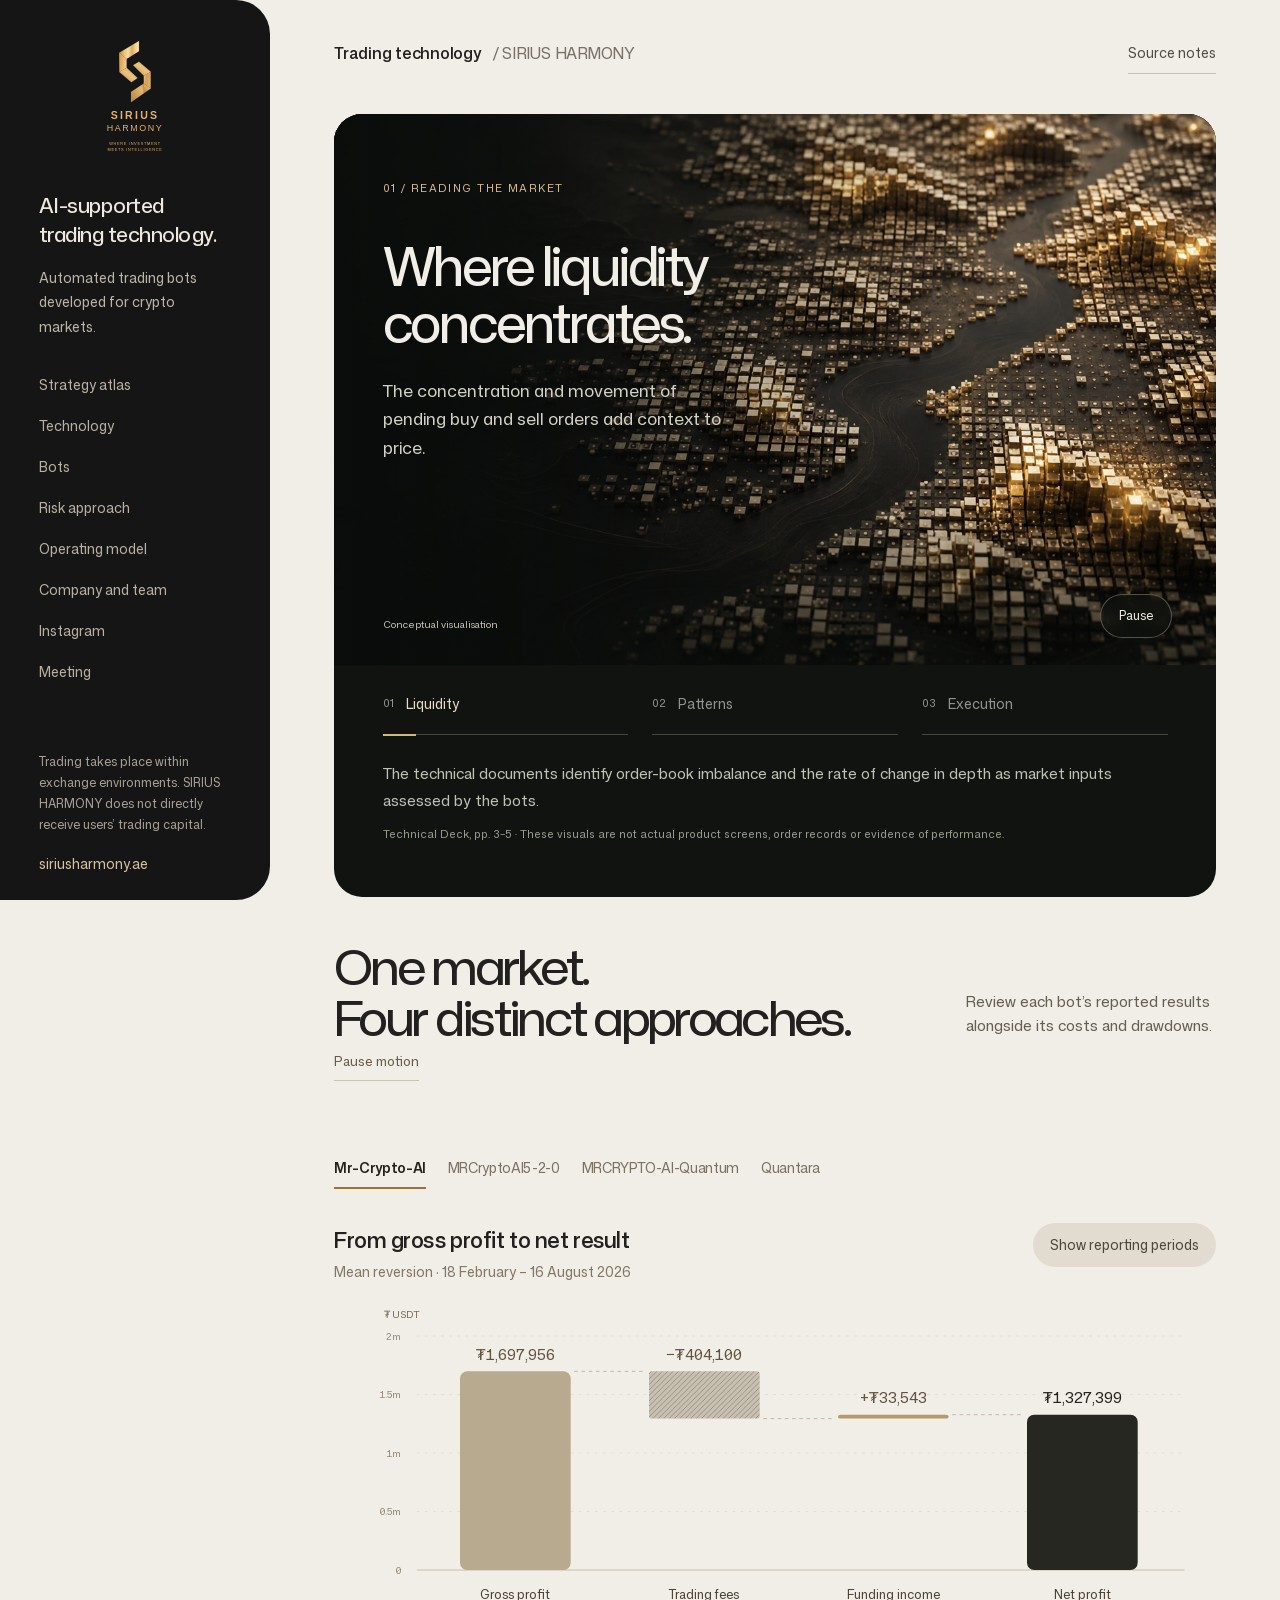
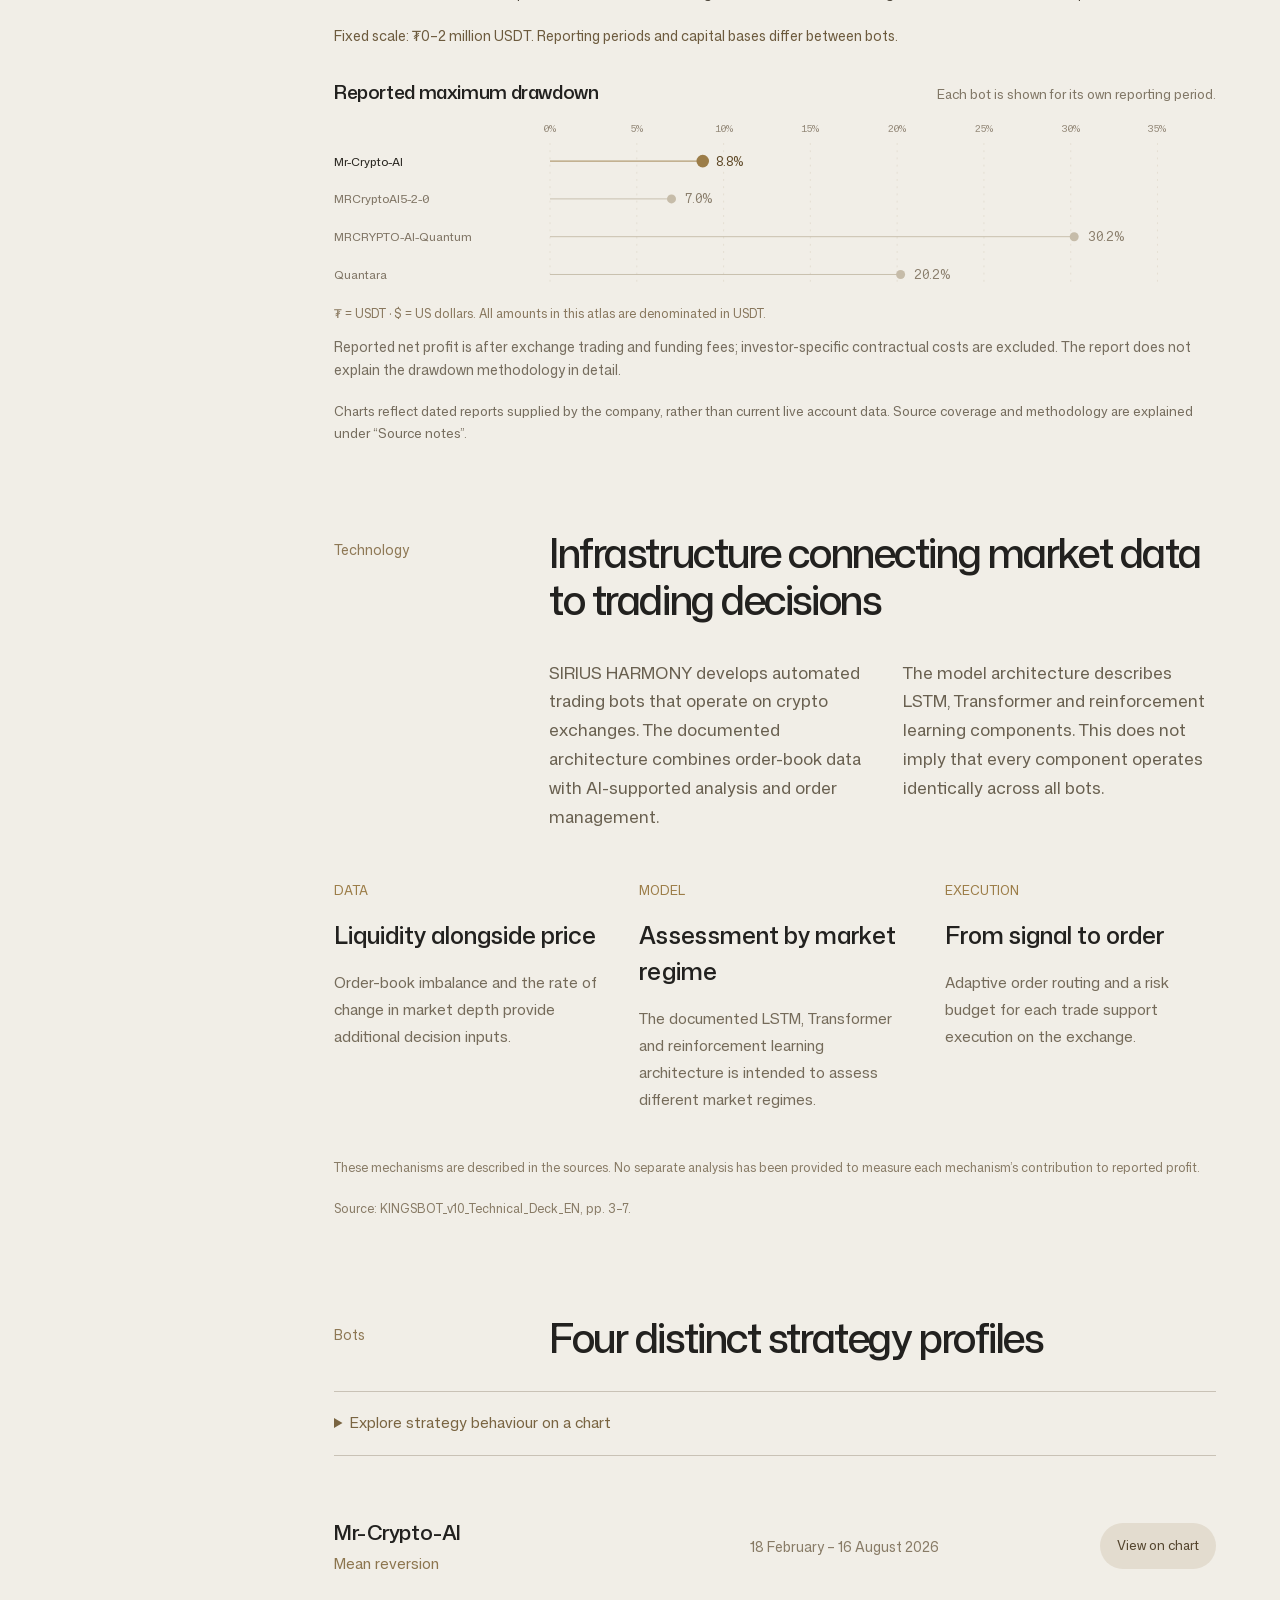
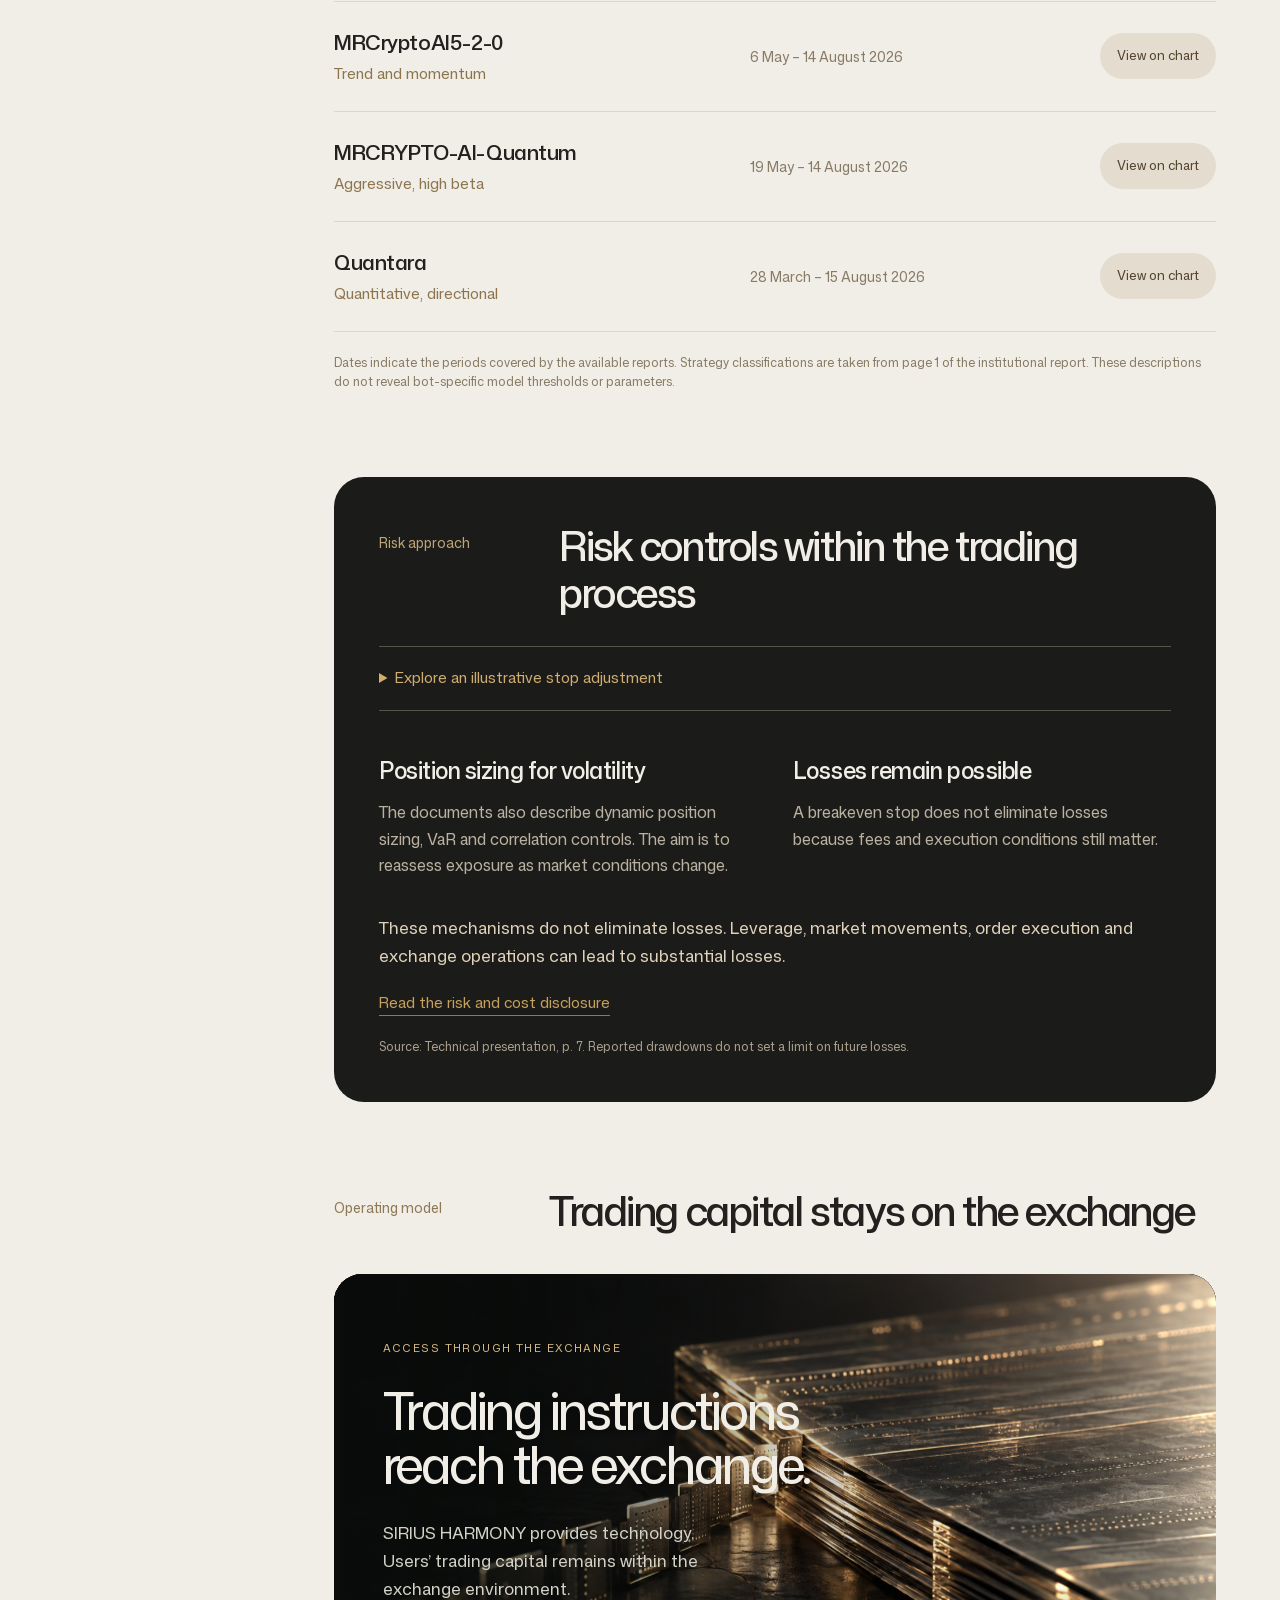
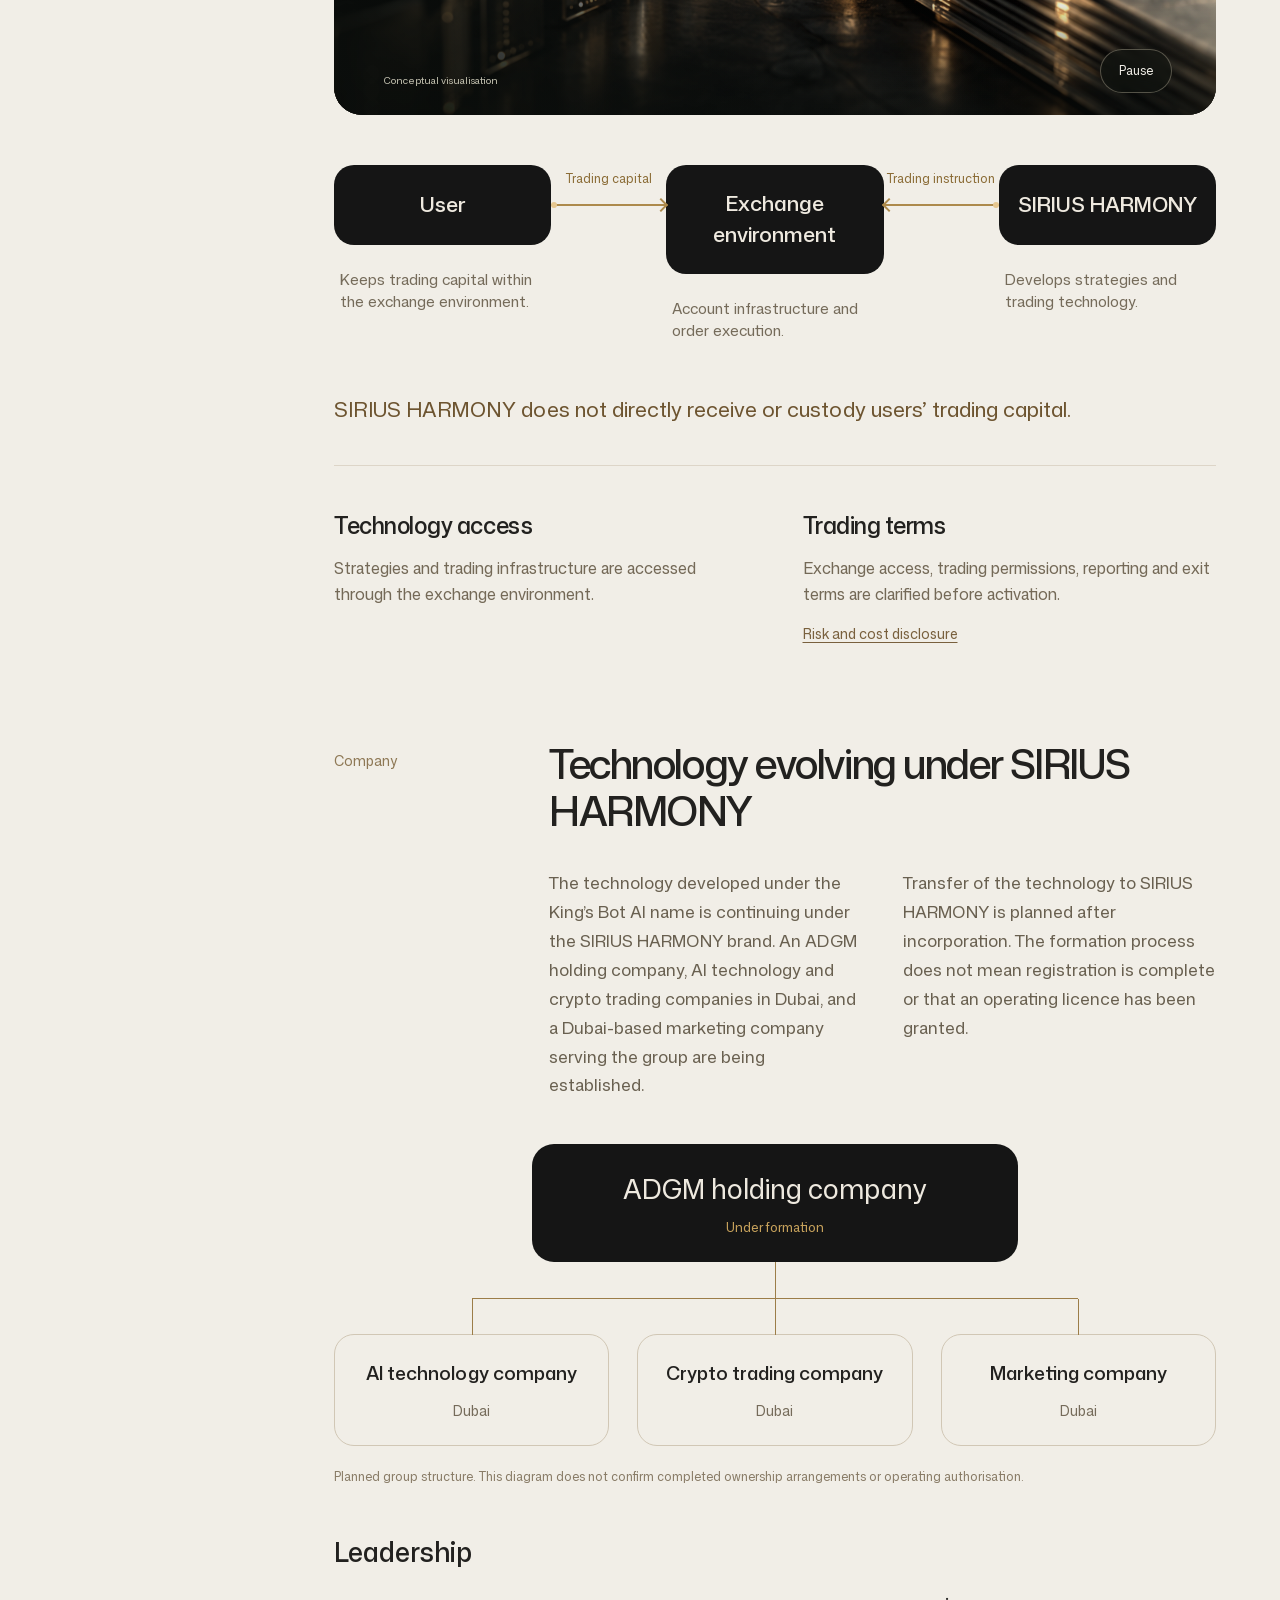
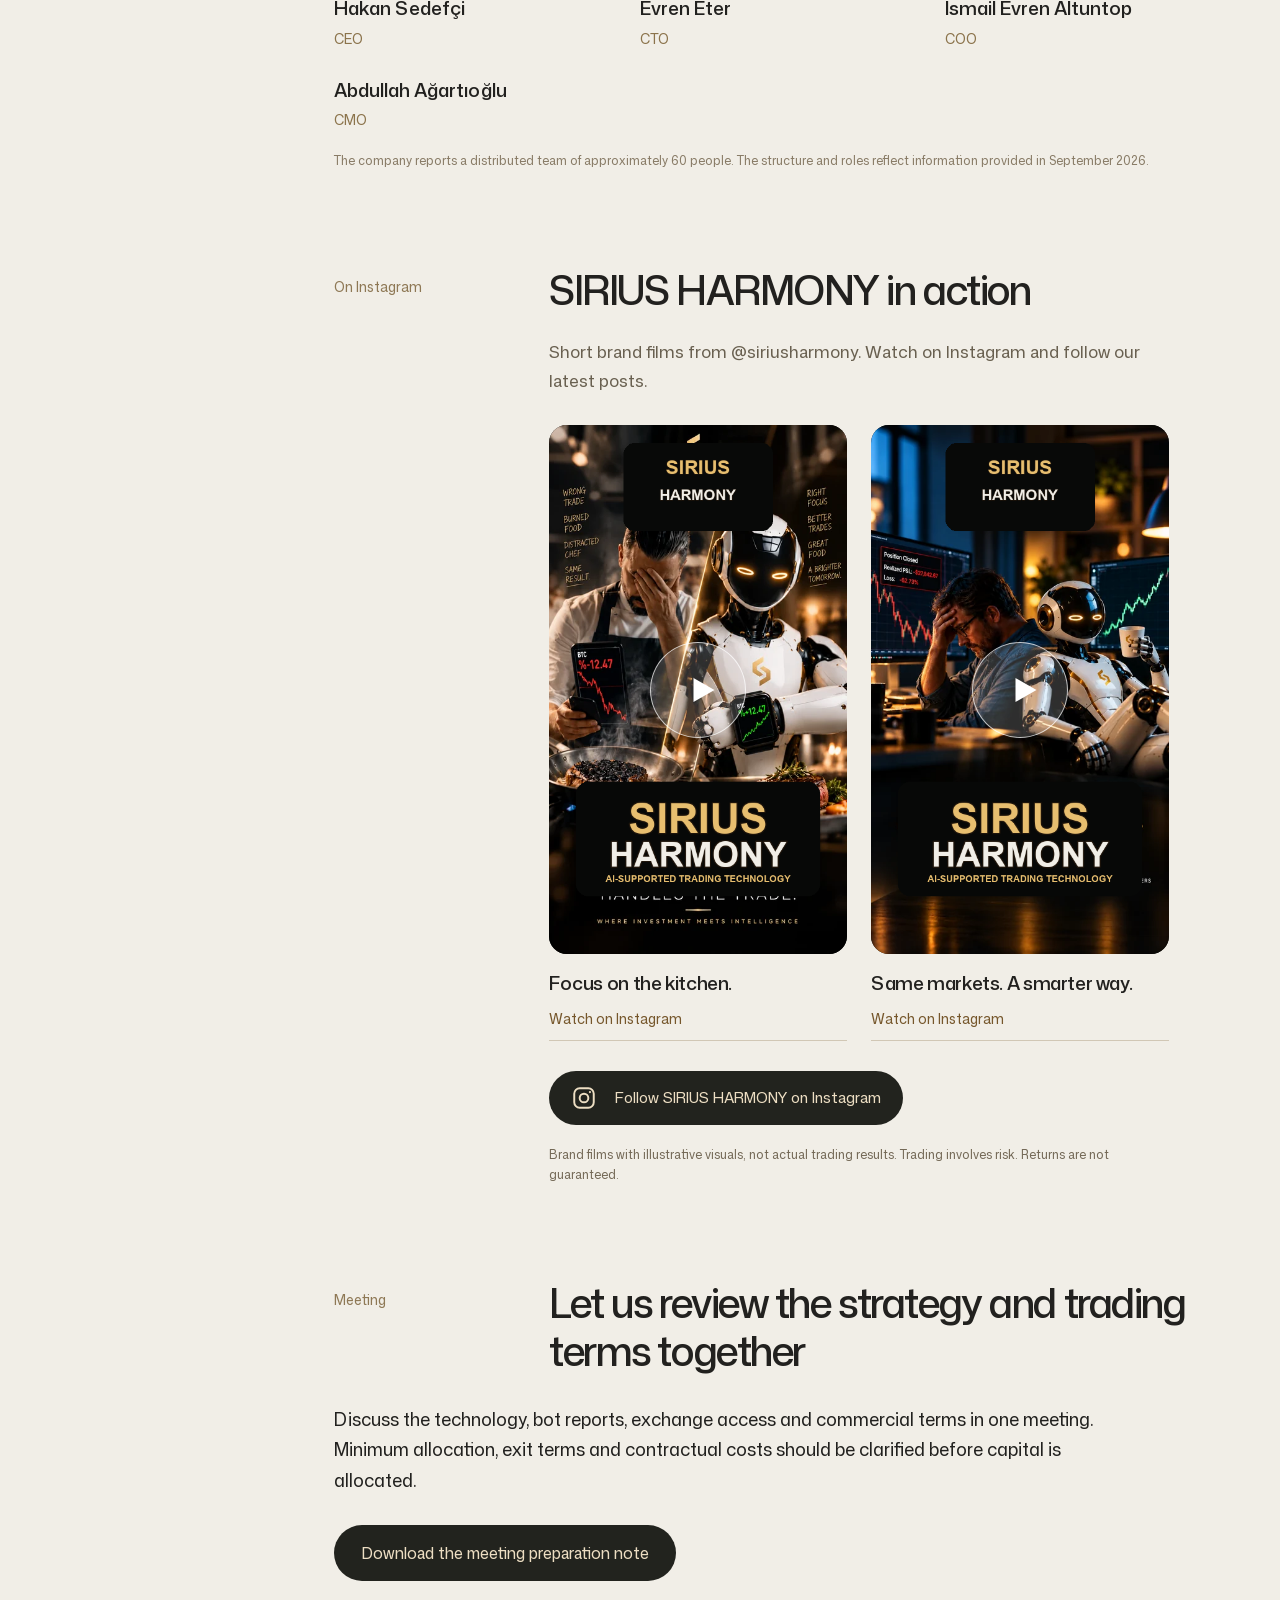
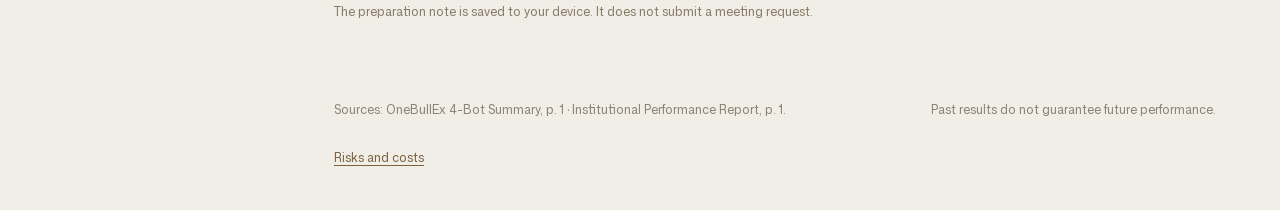
==== index.html @ fde5138f "Publish Sirius Harmony website" ====
<!doctype html><html lang="en"><head><meta charset="utf-8"><meta name="viewport" content="width=device-width,initial-scale=1"><title>SIRIUS HARMONY | AI-supported trading technology</title><meta name="description" content="Explore SIRIUS HARMONY’s crypto trading technology, four bot strategies, reported results, risks and operating model."><meta name="theme-color" content="#151515"><style>
@font-face{font-family:Mona;src:url(assets/MonaSans.woff2);font-weight:200 900;font-stretch:75% 125%}*{box-sizing:border-box}html{background:#161616}body{margin:0;font:17px/1.5 Mona,Arial,sans-serif;color:#22211f}button,a{font:inherit}button{cursor:pointer}button:focus-visible,a:focus-visible{outline:3px solid #8f6728;outline-offset:5px}button:disabled{cursor:default}h1,h2,p{margin:0}.shell{display:grid;grid-template-columns:270px 1fr;min-height:100vh;background:#f1eee7}.brand{background:#151515;color:#eee9df;min-height:100%;padding:44px 39px 34px;display:flex;flex-direction:column;border-radius:0 42px 42px 0;position:relative;z-index:2}.logo{width:164px;height:180px;align-self:center;object-fit:contain;margin-bottom:90px}.brand h2{font-size:24px;line-height:1.4;font-weight:450;letter-spacing:-.025em;margin-bottom:26px}.brand .description{font-size:15px;line-height:1.75;color:#bcb6aa}.layers{margin-top:46px;display:flex;flex-direction:column;gap:20px;font-size:15px;color:#c6a15b}.layers span{display:flex;gap:12px;align-items:center}.layers i{width:5px;height:5px;border-radius:50%;background:#c6a15b;flex-shrink:0}.brand .bottom{margin-top:auto;padding-top:80px;font-size:12px;line-height:1.75;color:#a8a197}.brand .domain{display:block;margin-top:17px;font-size:14px;color:#d6c4a1}.main{padding:40px 64px 28px;min-width:0;max-width:1600px}.top{display:flex;justify-content:space-between;align-items:center;margin-bottom:57px;gap:20px}.mark{font-size:16px;letter-spacing:-.015em;display:flex;align-items:center;gap:12px}.mark b{font-weight:520}.mark span{color:#777168}.sourcebutton{border:0;background:transparent;color:#504c45;padding:10px 0;font-size:14px;border-bottom:1px solid #c8c0b1}.intro{display:flex;align-items:end;justify-content:space-between;gap:50px}.intro h1{font-size:clamp(45px,4.5vw,78px);line-height:1.06;letter-spacing:-.035em;font-weight:430;font-variation-settings:'wdth' 108,'opsz' 72;max-width:760px}.intro p{font-size:16px;line-height:1.65;width:245px;flex-shrink:0;color:#635d52;margin-bottom:5px}.chart{margin-top:58px;position:relative}.chart-caption{font-size:13px;color:#69645a;display:flex;justify-content:space-between;margin-bottom:25px}.axis{display:grid;grid-template-columns:370px 1fr;align-items:center;margin-bottom:12px}.axis-title{font-size:12px;color:#81796b}.months{display:flex;justify-content:space-between;font-size:12px;color:#81796b;padding:0 4px;position:relative;height:20px}.months span{position:absolute;top:0}.strategy-row{display:grid;grid-template-columns:370px 1fr;gap:0;align-items:center;position:relative;width:100%;padding:0;min-height:76px;border:0;background:transparent;text-align:left;border-radius:16px;color:#252421}.name{padding-right:25px;font-size:26px;letter-spacing:-.025em;font-weight:470;line-height:1.12}.name small{display:block;font-size:12px;color:#777065;font-weight:400;letter-spacing:0;margin-top:3px}.plot{display:block;height:60px;position:relative;border-radius:18px}.period{position:absolute;left:var(--start);width:var(--width);top:32px;height:9px;background:#d7d2c8;border-radius:100px;transition:background-color 200ms ease-out,box-shadow 200ms ease-out;display:flex;align-items:center;padding:0 17px;white-space:nowrap;overflow:visible}.period span{position:absolute;top:-25px;left:0;font-size:12px;color:#5c5549;opacity:0;transition:opacity 200ms ease-out}.strategy-row[aria-pressed=true] .period{background:#282721;box-shadow:0 5px 12px #37302415}.strategy-row[aria-pressed=true] .period span{opacity:1;color:#645640}.strategy-row[aria-pressed=true] .name{font-weight:640}.strategy-row:hover .period{background:#b7ab91}.strategy-row[aria-pressed=true]:hover .period{background:#282721}.selection{margin-top:31px;display:grid;grid-template-columns:1.1fr 1fr;gap:45px;align-items:start;padding-top:30px;border-top:1px solid #d8d2c7}.selection .bot{font-size:13px;color:#756d5f;margin-bottom:8px}.selection h2{font-size:42px;font-weight:430;line-height:1.1;letter-spacing:-.045em}.selected-note{font-size:16px;color:#595448;line-height:1.65;max-width:450px}.selected-note .range{display:block;font-size:18px;color:#26241e;margin-bottom:5px;font-weight:500}.selected-note .note{font-size:13px;margin-top:13px;display:block;color:#797164}.foot{display:flex;justify-content:space-between;gap:30px;font-size:11px;color:#8c8273;margin-top:41px;line-height:1.5}.mobile-choice{display:none}dialog{max-width:670px;width:calc(100% - 40px);padding:40px;border:0;border-radius:26px;background:#f1eee7;color:#27241d;box-shadow:0 40px 100px #0004}dialog::backdrop{background:#1119;backdrop-filter:blur(4px)}dialog h2{font-size:29px;line-height:1.2;font-weight:500;margin:20px 0}dialog p{font-size:16px;line-height:1.6;margin-bottom:16px}dialog a{color:#725525;overflow-wrap:anywhere}dialog button{float:right;border:0;background:#ded7cb;border-radius:40px;padding:10px 20px}dialog .small{font-size:13px;color:#71685b}dialog li{margin:14px 0}a{text-decoration-thickness:1px;text-underline-offset:3px}@media(min-width:1600px){.shell{grid-template-columns:290px 1fr}.main{padding:48px 76px 34px}.top{margin-bottom:67px}.chart{margin-top:68px}.strategy-row{min-height:87px}.selection{margin-top:38px}.logo{width:177px;height:194px}.intro h1{font-size:78px}}@media(max-width:1150px){.shell{grid-template-columns:220px 1fr}.brand{padding:30px 26px}.logo{width:140px;height:154px}.main{padding:32px}.intro{display:block}.intro h1{font-size:58px}.intro p{width:100%;max-width:550px;margin-top:20px}.axis,.strategy-row{grid-template-columns:190px 1fr}.name{font-size:14px}.chart{margin-top:38px}.selection{gap:25px}.selection h2{font-size:34px}}@media(max-width:760px){.shell{display:block}.brand{border-radius:0 0 28px 28px;padding:19px 24px;display:grid;grid-template-columns:85px 1fr;gap:22px;min-height:0;align-items:center}.logo{width:80px;height:88px;margin:0}.brand h2{font-size:18px;margin:0}.brand .description,.layers,.brand .bottom{display:none}.main{padding:30px 24px}.top{margin-bottom:37px}.mark{font-size:13px;gap:8px}.sourcebutton{font-size:12px}.intro h1{font-size:46px;line-height:1.07}.intro p{font-size:16px;margin-top:22px}.chart{margin-top:35px}.chart-caption{font-size:11px;margin-bottom:23px;gap:20px;align-items:start}.chart-caption span:first-child{max-width:185px}.axis{display:none}.strategy-row{display:block;min-height:103px;margin-bottom:12px}.name{display:block;font-size:23px;padding:0}.name small{font-size:12px;margin-top:2px}.plot{height:42px}.period{height:6px;top:29px;padding:0 10px}.period span{font-size:10px;top:-19px}.selection{display:block;margin-top:20px;padding-top:24px}.selection h2{font-size:34px}.selected-note{margin-top:25px}.selected-note .range{font-size:17px}.foot{display:block;font-size:11px;margin-top:35px}.foot span{display:block;margin-top:14px}.strategy-row:focus-visible{outline-offset:4px}dialog{padding:27px}}@media(prefers-reduced-motion:reduce){.period,.period span{transition:none}}

.main{padding-top:32px}.top{margin-bottom:38px}.intro h1{font-size:65px}.intro p{font-size:15px;width:250px}.charts{margin-top:42px}.botnav{display:flex;gap:22px;flex-wrap:wrap;margin-bottom:34px}.botnav button{padding:9px 0;border:0;border-bottom:2px solid transparent;background:none;font-size:14px;letter-spacing:-.025em;color:#797164}.botnav button[aria-pressed=true]{border-color:#987239;color:#25211a;font-weight:600}.chartbar{display:flex;justify-content:space-between;align-items:start;gap:25px}.chartbar h2,.riskhead h2{font-size:22px;font-weight:530;letter-spacing:-.02em}.chartbar p{font-size:13px;color:#817766;margin-top:5px}.switch{border:0;background:#e2dcd0;padding:11px 17px;border-radius:40px;font-size:12px;color:#4d4639}.chartwrap svg,.riskchart svg,.periodview svg{width:100%;height:auto;display:block;overflow:visible}.chartwrap{margin-top:18px}.riskhead{display:flex;align-items:baseline;justify-content:space-between;gap:20px;margin-top:32px}.riskhead h2{font-size:19px}.riskhead p{font-size:12px;color:#817766}.riskchart{margin-top:10px}.method{font-size:12px;line-height:1.65;color:#766d5e;margin-top:12px;max-width:950px}.reconcile{font-size:12px;line-height:1.5;color:#6c5a3d;min-height:18px;margin-top:6px}.foot{margin-top:24px}.chartwrap [data-value]:focus-visible{outline:2px solid #987239;outline-offset:4px}.tip{position:fixed;z-index:20;background:#24221e;color:#f1eee7;padding:12px 16px;max-width:275px;border-radius:14px;font-size:13px;pointer-events:none;box-shadow:0 5px 25px #0002;line-height:1.55}.tip b{display:block;font-weight:550}.tip[hidden]{display:none}.riskchart [role=button]{cursor:pointer}.riskchart [role=button]:focus-visible{outline:2px solid #987239}.riskchart [role=button]:hover text{fill:#27221b}.charts svg text{font-family:Mona,Arial,sans-serif}.chartwrap text,.riskchart text,.periodview text{font-variant-numeric:tabular-nums}.scaleNote{color:#817766;font-size:12px}.periodview{margin-top:20px}.brand .bottom{padding-top:50px}.brand .logo{margin-bottom:75px}@media(min-width:1600px){.main{padding:36px 76px 28px}.top{margin-bottom:42px}.intro h1{font-size:70px}}@media(max-width:1150px){.intro h1{font-size:54px}.intro p{width:auto}.botnav{gap:12px 20px}.botnav button{font-size:12px}}@media(max-width:760px){.main{padding:27px 24px}.intro h1{font-size:43px}.intro p{font-size:16px}.top{margin-bottom:35px}.charts{margin-top:30px}.botnav{gap:10px 16px;margin-bottom:27px}.botnav button{font-size:12px;min-height:44px}.chartbar{display:block}.chartbar h2{font-size:22px}.chartbar p{font-size:12px}.switch{margin-top:14px;min-height:44px}.chartwrap,.riskchart,.periodview{overflow-x:auto;padding-bottom:12px}.chartwrap svg{min-width:680px}.riskchart svg{min-width:650px}.periodview svg{min-width:700px}.riskhead{display:block;margin-top:22px}.riskhead p{margin-top:7px}.method{font-size:12px}.brand .logo{margin-bottom:0}.chartwrap:after{content:'Scroll sideways to see the rest of the chart.';display:block;font-size:11px;color:#817766;margin-top:10px}.foot{font-size:11px}.reconcile{min-height:0}.tip{max-width:240px}}
.mobileValues,.mobileRisk{display:none}@media(max-width:760px){.mobileValues{display:grid;grid-template-columns:1fr 1fr;gap:20px 16px;margin:12px 0 22px}.mobileValues span{font-size:12px;color:#7a6e5b}.mobileValues b{display:block;font-size:18px;font-weight:500;color:#373024;margin-top:4px}.riskchart{display:none}.mobileRisk{display:block;margin-top:22px}.mobileRisk button{display:block;width:100%;text-align:left;background:none;border:0;padding:10px 0 15px;color:#5d5342;font-size:12px}.mobileRisk .mrhead{display:flex;justify-content:space-between;align-items:center;gap:10px}.mobileRisk b{font-size:16px;font-weight:500;white-space:nowrap}.mobileRisk .track{display:block;height:3px;background:#dfd7c9;position:relative;margin-top:14px}.mobileRisk .fill{display:block;height:3px;background:#ad9a77;position:relative}.mobileRisk .fill:after{content:'';position:absolute;right:-4px;top:-3px;width:9px;height:9px;border-radius:50%;background:#9c7d48}.mobileRisk button[aria-pressed=true]{color:#30271a}.mobileRisk button[aria-pressed=true] .fill{background:#8c6930}}

html{scroll-behavior:smooth;scroll-padding-top:30px}.brand{position:sticky;top:0;height:100vh;min-height:0;border-radius:0 34px 34px 0;padding-top:30px;padding-bottom:24px}.brand .logo{width:122px;height:134px;margin-bottom:27px}.brand h2{font-size:21px;margin-bottom:16px}.brand .description{font-size:14px}.brand .bottom{padding-top:25px;font-size:12px}.brand nav{display:flex;flex-direction:column;gap:6px;margin-top:28px}.brand nav a{color:#b9b1a2;text-decoration:none;font-size:14px;padding:7px 0}.brand nav a:hover,.brand nav a[aria-current=true]{color:#e6c992}.main{max-width:none}.menu-toggle{display:none}.skip{position:fixed;left:10px;top:-100px;background:#f1eee7;z-index:100;padding:15px;border-radius:15px;color:#151515}.skip:focus{top:10px}.evidence{font-size:13px;color:#766d5e;line-height:1.65;margin:20px 0 0;max-width:930px}.content-section{padding:85px 0 10px;scroll-margin-top:25px}.section-title{display:grid;grid-template-columns:180px 1fr;gap:35px;align-items:start}.section-title>span{font-size:14px;color:#8e7855;padding-top:10px}.section-title h2{font-size:clamp(30px,3.2vw,47px);letter-spacing:-.035em;line-height:1.15;font-weight:480;max-width:830px}.intro-copy{margin:34px 0 0 215px;display:grid;grid-template-columns:1fr 1fr;gap:40px;font-size:17px;line-height:1.7;color:#696050}.architecture{display:grid;grid-template-columns:1fr 1fr 1fr;gap:35px;margin-top:42px;padding:34px 0;border-top:1px solid #ddd4c5;border-bottom:1px solid #ddd4c5}.architecture article>span{font-size:13px;color:#9b7d47}.architecture h3,.risk-columns h3,.operating-model h3,.commercial h3{font-size:23px;font-weight:500;letter-spacing:-.02em;margin:12px 0}.architecture p,.risk-columns p,.operating-model p,.commercial p{font-size:16px;line-height:1.65;color:#746957}.source-note{font-size:12px;line-height:1.65;color:#887b66;margin-top:21px}.strategy-list{margin-top:36px}.strategy-list article{display:grid;grid-template-columns:1.2fr 1fr auto;gap:25px;align-items:center;padding:25px 0;border-bottom:1px solid #ddd5c8}.strategy-list h3{font-size:21px;font-weight:500;margin:0;letter-spacing:-.02em}.strategy-list p{color:#8c754e;font-size:15px;margin-top:5px}.strategy-list span{font-size:14px;color:#887b66}.strategy-list button{border:0;background:#e3dccf;border-radius:40px;padding:13px 17px;font-size:13px;color:#54452e;min-height:44px}.dark-section{background:#1b1b19;color:#f1eee7;border-radius:30px;margin-top:75px;padding:45px}.dark-section .section-title{grid-template-columns:145px 1fr}.dark-section .section-title>span{color:#bea578}.risk-columns{display:grid;grid-template-columns:1fr 1fr;gap:45px;margin-top:35px}.risk-columns p{color:#bab1a0}.risk-warning{margin-top:34px;font-size:17px;line-height:1.7;max-width:860px;color:#e1d3b9}.dark-section .source-note{color:#aaa08d}.text-link{display:inline-block;color:#c6a15b;margin-top:22px;text-decoration:none;border-bottom:1px solid #8e7855;font-size:15px}.operating-model{display:grid;grid-template-columns:1fr 82px 1fr 100px 1fr;align-items:center;gap:14px;margin-top:45px}.flow-label{font-size:11px;color:#8e7855;text-align:center;border-bottom:1px solid #af9970;padding-bottom:8px;position:relative}.flow-label:after{content:'›';position:absolute;right:-4px;bottom:-14px;font-size:22px}.flow-label.reverse:after{content:'‹';left:-4px;right:auto}.statement{font-size:21px;line-height:1.55;margin-top:30px;color:#6d5430}.commercial{display:grid;grid-template-columns:1fr 1fr;gap:55px;margin-top:40px;padding-top:30px;border-top:1px solid #ddd5c8}.commercial strong{font-size:48px;font-weight:450;letter-spacing:-.04em}.commercial a{color:#79603d;font-size:14px;display:inline-block;margin-top:15px}.formation{display:flex;flex-wrap:wrap;gap:15px;margin-top:36px}.formation span{font-size:14px;padding:13px 20px;background:#e6dfd1;border-radius:30px}.formation p{width:100%;font-size:12px;color:#887b66}.team-title{font-size:27px;font-weight:480;margin:40px 0 22px}.team{display:grid;grid-template-columns:repeat(3,1fr);gap:27px 35px}.team h4{font-size:19px;font-weight:500;margin:0}.team p{color:#8b734b;font-size:14px;margin-top:5px}.contact-copy{font-size:18px;line-height:1.7;max-width:770px;margin:30px 0}.contact-button{display:inline-block;background:#22231e;color:#eddec3;text-decoration:none;border-radius:40px;padding:16px 27px;font-size:16px}.foot{padding:45px 0 15px;flex-wrap:wrap;font-size:12px}.foot a{color:#7a6240}.tip{font-size:14px}.chart-caption{font-size:13px}dialog{max-height:85vh;overflow:auto}dialog .small{font-size:14px}dialog button{min-height:44px}.chartbar p,.method,.reconcile{font-size:14px}.riskhead p{font-size:13px}.botnav button{font-size:14px}.intro p{font-size:17px}.switch{font-size:14px;min-height:44px}
@media(max-width:1150px){.section-title{grid-template-columns:130px 1fr;gap:25px}.intro-copy{margin-left:155px;display:block}.intro-copy p+p{margin-top:22px}.strategy-list article{grid-template-columns:1fr auto}.strategy-list span{grid-row:2}.strategy-list button{grid-column:2;grid-row:1/3}.operating-model{grid-template-columns:1fr}.flow-label{width:130px;margin:5px 0}.team{grid-template-columns:1fr 1fr}.dark-section{padding:35px}.dark-section .section-title{grid-template-columns:1fr}.section-title h2{font-size:36px}}
@media(max-width:760px){html{scroll-padding-top:20px}.brand{position:relative;height:auto;min-height:0;border-radius:0 0 28px 28px;padding:18px 24px;grid-template-columns:75px 1fr auto;gap:18px}.brand .logo{width:74px;height:82px;margin:0}.brand h2{font-size:17px;margin:0}.brand .description,.brand .bottom{display:none}.brand nav{display:none;grid-column:1/-1;margin:0;padding-top:12px}.brand nav.open{display:flex}.brand nav a{padding:10px 0;font-size:16px}.menu-toggle{display:block;border:0;background:#34332d;color:#e1d3bb;padding:10px 12px;border-radius:20px;font-size:12px;min-height:44px}.intro p{font-size:16px}.content-section{padding-top:58px}.section-title{display:block}.section-title>span{display:block;font-size:14px;margin-bottom:16px}.section-title h2{font-size:31px}.intro-copy{margin:25px 0 0;display:block;font-size:16px}.architecture{display:block;margin-top:26px;padding:20px 0}.architecture article+article{margin-top:27px}.architecture h3{font-size:22px}.strategy-list article{gap:14px;padding:22px 0}.strategy-list h3{font-size:17px}.strategy-list span{font-size:12px}.strategy-list button{font-size:12px;padding:12px}.dark-section{margin-top:48px;padding:27px 23px}.risk-columns,.commercial{display:block}.risk-columns article+article,.commercial>div+div{margin-top:30px}.operating-model{margin-top:25px}.team{grid-template-columns:1fr;gap:23px}.team h4{font-size:20px}.formation{gap:10px}.formation span{font-size:13px}.commercial{margin-top:27px}.contact-copy{font-size:16px}.source-note{font-size:12px}.foot{padding-top:30px}.chartbar p{font-size:13px}.method,.reconcile{font-size:13px}}
@media(prefers-reduced-motion:reduce){html{scroll-behavior:auto}}

.visual-banner{position:relative;margin:38px 0 46px;height:330px;border-radius:28px;overflow:hidden;background:#151515;color:#f1eee7}.visual-banner img{width:100%;height:100%;object-fit:cover;object-position:center;transform:scale(1.025)}.visual-banner figcaption{position:absolute;left:30px;bottom:25px;font-size:12px;color:#ccc3b4;max-width:260px;line-height:1.5}.visual-banner .visual-title{position:absolute;left:30px;top:26px;font-size:25px;max-width:280px;line-height:1.2;letter-spacing:-.02em}.motion-control{position:absolute;right:22px;top:22px;border:1px solid #ffffff33;background:#181816aa;color:#e7ddca;border-radius:25px;padding:10px 16px;font-size:12px;z-index:3}.signal-overlay{position:absolute;inset:0;width:100%;height:100%;opacity:.75;pointer-events:none}.signal-route{fill:none;stroke:#dfc391;stroke-width:1;stroke-dasharray:5 220;animation:signal-flow 10s linear infinite}.signal-route:nth-child(2){animation-delay:-3s}.signal-route:nth-child(3){animation-delay:-6s}@keyframes signal-flow{to{stroke-dashoffset:-900}}.tech-visual{display:grid;grid-template-columns:1.1fr 1fr;gap:38px;align-items:center;margin-top:40px}.tech-visual figure{margin:0;position:relative;border-radius:25px;overflow:hidden;min-width:0}.tech-visual img{display:block;width:100%;height:340px;object-fit:cover}.visual-caption{font-size:12px;line-height:1.5;color:#8b7a5e;margin-top:12px}.pipeline{display:flex;flex-direction:column;gap:26px;padding:10px 0}.pipeline-step{position:relative;display:grid;grid-template-columns:46px 1fr;gap:12px;padding-bottom:23px;border-bottom:1px solid #d7cfc0}.pipeline-step:last-child{border:0}.pipeline-step>b{color:#a98a50;font-size:22px;font-weight:450}.pipeline-step h3{font-size:24px;margin:0 0 7px;font-weight:500}.pipeline-step p{font-size:15px;color:#776b58;line-height:1.6}.pipeline-step:after{content:'';position:absolute;bottom:-2px;left:0;width:8px;height:4px;border-radius:3px;background:#b49a67;animation:process-trace 9s ease-in-out infinite}.pipeline-step:nth-child(2):after{animation-delay:3s}.pipeline-step:nth-child(3):after{display:none}@keyframes process-trace{0%,15%{left:0;opacity:0}20%{opacity:1}45%,100%{left:95%;opacity:0}}.risk-visual{display:grid;grid-template-columns:1fr 1fr;gap:38px;margin:35px 0;align-items:center}.risk-visual figure{margin:0;position:relative;border-radius:20px;overflow:hidden}.risk-visual img{display:block;width:100%;height:330px;object-fit:cover}.risk-columns{display:block;margin:0}.risk-columns article+article{margin-top:30px}.aperture-line{position:absolute;left:15%;right:15%;top:50%;height:1px;background:#d9bf85;opacity:.25;transform-origin:center;animation:exposure-breathe 12s ease-in-out infinite}@keyframes exposure-breathe{0%,100%{transform:scaleX(.25);opacity:.1}50%{transform:scaleX(1);opacity:.5}}.flow-motion{margin-top:38px;width:100%;display:block;overflow:visible}.flow-motion text{font-family:Mona,Arial,sans-serif}.capital-path,.instruction-path{fill:none;stroke:#9c7d48;stroke-width:2;stroke-linecap:round;stroke-dasharray:7 110;animation:flow-capital 8s linear infinite}.instruction-path{stroke:#55564a;animation-direction:reverse;animation-duration:11s}@keyframes flow-capital{to{stroke-dashoffset:-470}}.model-caption{font-size:12px;color:#8b7a5e;margin-top:10px}.motion-surface *,.tech-visual *,.risk-visual *,.flow-scroll *{animation-play-state:var(--motion-state,running)}.motion-off *{animation-play-state:paused!important}.visual-banner img{animation:image-drift 25s ease-in-out infinite alternate}@keyframes image-drift{to{transform:scale(1.08) translateX(-1%)}}.motion-note{font-size:12px;color:#92836c;margin-top:12px}.currency-key{font-size:12px;color:#88775d;margin:16px 0 0}.operating-model{display:none}
@media(max-width:760px){.visual-banner{height:255px;margin:30px 0;border-radius:23px}.visual-banner .visual-title{font-size:20px;max-width:170px;left:22px;top:65px}.visual-banner figcaption{font-size:10px;left:22px;bottom:18px;max-width:180px}.motion-control{top:15px;right:15px;padding:9px 12px}.tech-visual,.risk-visual{grid-template-columns:1fr;gap:22px}.tech-visual img,.risk-visual img{height:250px}.risk-visual{margin-top:25px}.pipeline{gap:15px}.flow-motion{min-width:570px}.flow-scroll{overflow-x:auto;padding-bottom:10px}.flow-motion text{font-size:22px}.visual-caption{font-size:11px}}
@media(prefers-reduced-motion:reduce){.visual-banner img,.signal-route,.pipeline-step:after,.aperture-line,.capital-path,.instruction-path{animation:none!important}.signal-route{stroke-dasharray:none;opacity:.25}.capital-path,.instruction-path{stroke-dasharray:none}.motion-control{display:none}}
.tech-visual figure,.risk-visual figure{overflow:visible;border-radius:0}.tech-visual img,.risk-visual img{border-radius:22px}
/* V08: labels and routes share a single responsive layout. */
.business-visual{margin:38px 0 46px;padding:34px;border-radius:28px;background:#151515;color:#f1eee7}.diagram-heading{display:flex;align-items:flex-start;justify-content:space-between;gap:24px}.diagram-kicker,.step-label{font-size:11px;letter-spacing:.09em;color:#c6a15b}.diagram-heading h2{font-size:25px;line-height:1.3;font-weight:450;margin:12px 0 0}.diagram-heading .motion-control{position:static;flex-shrink:0}.business-flow{display:grid;grid-template-columns:1fr 52px 1fr 52px 1fr;align-items:center;gap:0;margin:40px 0}.business-flow article{min-width:0;padding:16px 0}.business-flow h3{font-size:23px;margin:10px 0;font-weight:500}.business-flow p{font-size:14px;color:#bcb6aa;line-height:1.8}.diagram-note{font-size:12px;color:#aaa396;line-height:1.6}.route{position:relative;height:2px;background:#ad8a4c;margin:0 10px;color:#ad8a4c}.route:after{content:'';position:absolute;right:0;top:-4px;width:8px;height:8px;border-right:2px solid currentColor;border-top:2px solid currentColor;transform:rotate(45deg)}.route i{position:absolute;top:-2px;left:0;height:6px;width:6px;border-radius:50%;background:#e6c790;animation:route-travel 4s linear infinite;animation-play-state:var(--motion-state,running)}@keyframes route-travel{0%{left:0;opacity:0}20%,80%{opacity:1}100%{left:calc(100% - 6px);opacity:0}}.route.reverse{transform:rotate(180deg)}
.technical-flow{display:grid;grid-template-columns:1fr 52px 1fr 52px 1fr;gap:0;align-items:center;margin:40px 0}.technical-flow article{align-self:stretch;padding:20px 0}.technical-flow article>span{font-size:34px;color:#9c7d48}.technical-flow h3{font-size:24px;font-weight:500;margin:20px 0 12px}.technical-flow p{font-size:15px;color:#756b5a;line-height:1.8}.technical-flow .route i{animation-duration:6s}.technical-flow .route:nth-child(4) i{animation-delay:3s}
.risk-map{display:grid;grid-template-columns:.9fr 1.1fr;gap:70px;margin:48px 0;align-items:center}.risk-map-title span{font-size:12px;color:#c6a15b}.risk-map-title h3{font-size:34px;font-weight:450;margin:18px 0}.risk-map-title p{font-size:16px;color:#bbb3a3;max-width:280px}.risk-control-list{border-left:1px solid #9c7d48;padding:0 0 0 34px}.risk-control-list article{position:relative;padding:13px 0}.risk-control-list article:before{content:'';position:absolute;left:-35px;top:30px;width:20px;height:1px;background:#9c7d48}.risk-control-list h3{margin:0 0 6px;font-size:22px;font-weight:500}.risk-control-list p{font-size:15px;color:#bbb3a3}
.capital-flow{display:grid;grid-template-columns:1fr 115px 1fr 115px 1fr;align-items:start;gap:0;margin:50px 0}.capital-flow article{min-width:0}.capital-flow h3{background:#151515;color:#eee9df;font-size:21px;font-weight:500;border-radius:20px;margin:0;padding:23px 15px;text-align:center;min-height:80px;display:flex;align-items:center;justify-content:center}.capital-flow p{font-size:15px;color:#756b5a;margin-top:24px;padding:0 6px}.capital-route{position:relative;margin-top:39px}.capital-route>span{position:absolute;bottom:18px;left:0;width:100%;text-align:center;font-size:12px;color:#8a6b35}.capital-route .route{margin:0}.group-tree{margin:45px 0}.holding{position:relative;background:#151515;color:#eee9df;border-radius:22px;text-align:center;padding:25px;width:55%;margin:auto;font-size:27px}.holding small{display:block;font-size:13px;font-weight:400;color:#c6a15b;margin-top:8px}.holding:after{content:'';position:absolute;left:50%;top:100%;height:36px;width:1px;background:#9c7d48}.subsidiaries{display:grid;grid-template-columns:repeat(3,1fr);gap:28px;padding-top:72px;position:relative}.subsidiaries:before{content:'';position:absolute;left:calc((100% - 56px)/6);right:calc((100% - 56px)/6);top:36px;height:1px;background:#9c7d48}.subsidiaries article{position:relative;text-align:center;padding:24px 14px;border:1px solid #d1c7b5;border-radius:20px}.subsidiaries article:before{content:'';position:absolute;left:50%;bottom:100%;height:36px;width:1px;background:#9c7d48}.subsidiaries h3{font-size:19px;font-weight:500;margin:0 0 12px}.subsidiaries p{font-size:14px;color:#756b5a}
@media(max-width:1100px){.capital-flow{grid-template-columns:1fr 80px 1fr 80px 1fr}.capital-route>span{font-size:10px}.business-flow h3{font-size:20px}.business-flow{grid-template-columns:1fr 32px 1fr 32px 1fr}.diagram-heading{display:block}.diagram-heading .motion-control{margin-top:20px}}
@media(max-width:1100px){.business-visual{padding:25px}.business-flow,.technical-flow{display:flex;flex-direction:column;align-items:stretch;gap:0;margin:24px 0}.business-flow article{padding:18px 0}.business-flow .route,.technical-flow .route{height:34px;width:2px;margin:5px 0 5px 14px}.business-flow .route:after,.technical-flow .route:after{right:-3px;top:auto;bottom:0;transform:rotate(135deg)}.business-flow .route i,.technical-flow .route i{left:-2px;animation:route-down 4s linear infinite}.business-flow h3{font-size:25px}.technical-flow article{padding:12px 0}.technical-flow h3{margin:8px 0}.technical-flow article>span{font-size:25px}@keyframes route-down{0%{top:0;opacity:0}20%,80%{opacity:1}100%{top:calc(100% - 6px);opacity:0}}.risk-map{grid-template-columns:1fr;gap:28px}.risk-map-title p{max-width:none}.capital-flow{display:flex;flex-direction:column;margin:30px 0;align-items:stretch}.capital-flow article{display:grid;grid-template-columns:1fr 1fr;gap:20px;align-items:center}.capital-flow h3{font-size:19px;padding:18px 10px;min-height:80px}.capital-flow p{margin:0;font-size:14px}.capital-route{height:60px;margin:0;position:relative}.capital-route>.route{position:absolute;top:0;left:calc(25% - 5px);height:60px;width:2px}.capital-route>.route:after{right:-3px;top:auto;bottom:0;transform:rotate(135deg)}.capital-route>.route i{left:-2px;animation:route-down 5s linear infinite}.capital-route>span{bottom:auto;top:20px;left:calc(25% + 15px);width:auto;font-size:12px}.holding{width:100%;font-size:24px}.holding:after{left:24px;height:24px}.subsidiaries{display:flex;flex-direction:column;gap:18px;padding:24px 0 0 48px}.subsidiaries:before{left:24px;right:auto;top:0;bottom:58px;width:1px;height:auto}.subsidiaries article{text-align:left;height:116px;padding:22px}.subsidiaries article:before{left:-25px;top:57px;bottom:auto;width:24px;height:1px}.subsidiaries h3{font-size:18px}.subsidiaries p{font-size:13px}}
.motion-off *{animation-play-state:paused!important}@media(prefers-reduced-motion:reduce){.route i{animation:none!important;display:none}}

/* V09: explanatory market scenes */
.cinema{margin:42px 0;background:#151715;color:#f1eee7;border-radius:28px;padding:30px}.cinema-heading>span{font-size:11px;letter-spacing:.09em;color:#d0ad70}.cinema-heading h3{font-size:clamp(27px,3vw,38px);font-weight:450;line-height:1.2;margin:15px 0}.cinema-heading p{max-width:730px;color:#bfc1b5;font-size:16px;line-height:1.7}.scene-graphic{margin:24px 0 0}.scene-graphic svg{display:block;width:100%;height:auto;overflow:hidden}.scene-description{border-top:1px solid #343a33;margin-top:18px;padding-top:24px;min-height:114px;max-width:820px}.scene-description strong{display:block;font-size:22px;font-weight:450;color:#d0ad70}.scene-description p{font-size:15px;color:#bfc1b5;line-height:1.7;margin-top:10px}.scene-controls{display:flex;justify-content:space-between;align-items:center;gap:20px;padding:20px 0}.scene-controls button,.scene-variants button{border:1px solid #575b50;background:transparent;color:#d7d8cb;border-radius:22px;padding:9px 16px;font-size:13px}.scene-controls button[aria-pressed=true],.scene-variants button[aria-pressed=true]{background:#d0ad70;color:#151715;border-color:#d0ad70}.scene-steps{display:flex;gap:8px}.scene-variants{display:flex;gap:10px;flex-wrap:wrap;margin-top:30px}.cinema-source{font-size:12px;line-height:1.7;color:#a0a798;border-top:1px solid #343a33;padding-top:15px}.global-motion{border:0;border-bottom:1px solid #ccc2b0;padding:8px 0;color:#685942;background:transparent;font-size:13px;margin-bottom:25px}.mechanism-notes{display:grid;grid-template-columns:repeat(3,1fr);gap:34px;margin:45px 0}.mechanism-notes span{color:#9c7d48;font-size:13px}.mechanism-notes h3{font-size:24px;font-weight:500;margin:16px 0}.mechanism-notes p{color:#756b5a;font-size:15px;line-height:1.8}.dark-section .cinema{padding:0;border-radius:0;background:transparent}.dark-section .cinema-heading{display:none}.dark-section .risk-columns{display:grid;grid-template-columns:1fr 1fr;gap:35px}.dark-section .risk-columns article{margin:0}@media(max-width:760px){.cinema{padding:22px;margin:30px 0}.cinema-heading h3{font-size:29px}.cinema-heading p{font-size:15px}.scene-description strong{font-size:21px}.scene-description{min-height:160px}.scene-controls{gap:8px;flex-wrap:wrap}.scene-controls button{font-size:12px;padding:9px 12px}.scene-variants button{font-size:12px}.mechanism-notes,.dark-section .risk-columns{grid-template-columns:1fr;gap:25px}.scene-graphic{margin-left:-10px;margin-right:-10px}}

.feature-film{margin:0 0 65px}.feature-film .film-stage{aspect-ratio:16/10}.technical-detail{margin:30px 0;border-top:1px solid #c9c2b6;border-bottom:1px solid #c9c2b6;padding:20px 0}.technical-detail summary{cursor:pointer;font-size:15px;color:#796441;list-style-position:inside}.technical-detail[open] summary{margin-bottom:22px}.technical-detail .cinema{margin:0}.dark-section .technical-detail{border-color:#55554c}.dark-section .technical-detail summary{color:#d0ad70}.execution-film .film-navigation,.execution-film .film-context{display:none}.execution-film .film-stage{aspect-ratio:16/8}.execution-film .film-copy{top:15%}.execution-film .film-copy h3{font-size:clamp(36px,4vw,62px)}.execution-film .film-copy>span{margin-bottom:28px}.execution-film .film-copy p{font-size:17px;max-width:340px}.feature-film+.intro{padding-top:5px}.feature-film+.intro h1{font-size:48px}.feature-film+.intro p{font-size:15px}.film-navigation button{min-height:44px}.film-pause{min-height:44px}@media(max-width:760px){.feature-film{margin-top:0}.feature-film .film-stage,.execution-film .film-stage{aspect-ratio:3/4}.feature-film .film-copy{bottom:18%}.feature-film+.intro h1{font-size:39px}.execution-film .film-copy{top:auto;bottom:18%}.execution-film .film-copy h3{font-size:39px}.execution-film .film-copy p{font-size:14px}.execution-film .film-copy>span{margin-bottom:19px}}
@media(min-width:761px) and (max-width:1150px){.chartwrap,.periodview,.riskchart{overflow-x:auto;padding-bottom:12px}.chartwrap svg,.periodview svg,.riskchart svg{min-width:980px}.chartwrap:after{content:'Scroll sideways to see the rest of the chart.';display:block;font-size:12px;color:#817766;margin-top:10px}.chartbar{flex-wrap:wrap}.switch{flex-shrink:0}}@media(min-width:761px) and (max-width:1150px){.feature-film .film-stage,.execution-film .film-stage{aspect-ratio:4/5}.feature-film .film-copy,.execution-film .film-copy{top:auto;bottom:18%;width:85%;left:7%}.feature-film .film-copy h3,.execution-film .film-copy h3{font-size:clamp(34px,4.2vw,44px);max-width:480px}.feature-film .film-copy>span,.execution-film .film-copy>span{margin-bottom:22px}.feature-film .film-copy p,.execution-film .film-copy p{font-size:16px;max-width:380px}.feature-film .film-shade,.execution-film .film-shade{background:linear-gradient(0deg,#0a0d0bf5 0%,#0a0d0baa 45%,transparent 88%)}}</style><link rel="stylesheet" href="assets/visual-v12/director.css"><link rel="stylesheet" href="assets/instagram/reels.css"><link rel="icon" href="assets/logo.svg" type="image/svg+xml"></head><body><a class="skip" href="#main">Skip to content</a><div class="shell"><aside class="brand"><img class="logo" src="assets/logo.svg" alt="SIRIUS HARMONY"><h2>AI-supported<br>trading technology.</h2><p class="description">Automated trading bots developed for crypto markets.</p><button class="menu-toggle" aria-expanded="false" aria-controls="site-nav">Menu</button><nav id="site-nav" aria-label="Main navigation"><a href="#atlas">Strategy atlas</a><a href="#technology">Technology</a><a href="#strategies">Bots</a><a href="#risk">Risk approach</a><a href="#model">Operating model</a><a href="#company">Company and team</a><a href="#instagram">Instagram</a><a href="#meeting">Meeting</a></nav><div class="bottom">Trading takes place within exchange environments. SIRIUS HARMONY does not directly receive users’ trading capital.<span class="domain">siriusharmony.ae</span></div></aside><main class="main" id="main"><div id="atlas" class="anchor"></div><header class="top"><div class="mark"><b>Trading technology</b><span>/ SIRIUS HARMONY</span></div><button class="sourcebutton" id="openSources">Source notes</button></header><div class="feature-film" data-director="assets/visual-v12" data-scenes="web-liquidity,web-patterns,web-routing"></div><section class="intro"><h1>One market.<br>Four distinct approaches.</h1><p>Review each bot’s reported results alongside its costs and drawdowns.</p></section><button class="global-motion" id="motionToggle" aria-pressed="false">Pause motion</button><section class="charts"><div class="botnav" aria-label="Bot selection" id="botnav"></div><div class="chartbar"><div><h2>From gross profit to net result</h2><p id="periodText"></p></div><button class="switch" id="viewToggle" aria-pressed="false">Show reporting periods</button></div><div class="chartwrap" id="waterfall"></div><div id="mobileValues" class="mobileValues"></div><div class="periodview" id="periodview" hidden></div><div class="reconcile" id="reconcile"></div><div class="riskhead"><h2>Reported maximum drawdown</h2><p>Each bot is shown for its own reporting period.</p></div><div id="riskChart" class="riskchart"></div><div id="mobileRisk" class="mobileRisk"></div><p class="currency-key">₮ = USDT · $ = US dollars. All amounts in this atlas are denominated in USDT.</p><p class="method">Reported net profit is after exchange trading and funding fees; investor-specific contractual costs are excluded. The report does not explain the drawdown methodology in detail.</p></section><p class="evidence">Charts reflect dated reports supplied by the company, rather than current live account data. Source coverage and methodology are explained under “Source notes”.</p>
<section class="content-section" id="technology"><div class="section-title"><span>Technology</span><h2>Infrastructure connecting market data to trading decisions</h2></div><div class="intro-copy"><p>SIRIUS HARMONY develops automated trading bots that operate on crypto exchanges. The documented architecture combines order-book data with AI-supported analysis and order management.</p><p>The model architecture describes LSTM, Transformer and reinforcement learning components. This does not imply that every component operates identically across all bots.</p></div><div class="mechanism-notes"><article><span>DATA</span><h3>Liquidity alongside price</h3><p>Order-book imbalance and the rate of change in market depth provide additional decision inputs.</p></article><article><span>MODEL</span><h3>Assessment by market regime</h3><p>The documented LSTM, Transformer and reinforcement learning architecture is intended to assess different market regimes.</p></article><article><span>EXECUTION</span><h3>From signal to order</h3><p>Adaptive order routing and a risk budget for each trade support execution on the exchange.</p></article></div><p class="source-note">These mechanisms are described in the sources. No separate analysis has been provided to measure each mechanism’s contribution to reported profit.</p><p class="source-note">Source: KINGSBOT_v10_Technical_Deck_EN, pp. 3–7.</p></section>
<section class="content-section" id="strategies"><div class="section-title"><span>Bots</span><h2>Four distinct strategy profiles</h2></div><details class="technical-detail"><summary>Explore strategy behaviour on a chart</summary><div class="cinema"><div class="cinema-heading"><span>HOW THE MECHANISM WORKS</span><h3>Bots interpret market moves differently</h3><p>Mean reversion considers deviations from a reference level; momentum considers an ongoing directional move. Compare both approaches and an adverse scenario.</p></div><div data-scene="strategy"></div><p class="cinema-source">Source: Institutional Performance Report, p. 1. Illustrative visuals; these are not actual trade or return charts.</p></div></details><div class="strategy-list"><article><div><h3>Mr-Crypto-AI</h3><p>Mean reversion</p></div><span>18 February – 16 August 2026</span><button data-select-bot="0">View on chart</button></article><article><div><h3>MRCryptoAI5-2-0</h3><p>Trend and momentum</p></div><span>6 May – 14 August 2026</span><button data-select-bot="1">View on chart</button></article><article><div><h3>MRCRYPTO-AI-Quantum</h3><p>Aggressive, high beta</p></div><span>19 May – 14 August 2026</span><button data-select-bot="2">View on chart</button></article><article><div><h3>Quantara</h3><p>Quantitative, directional</p></div><span>28 March – 15 August 2026</span><button data-select-bot="3">View on chart</button></article></div><p class="source-note">Dates indicate the periods covered by the available reports. Strategy classifications are taken from page 1 of the institutional report. These descriptions do not reveal bot-specific model thresholds or parameters.</p></section>
<section class="content-section dark-section" id="risk"><div class="section-title"><span>Risk approach</span><h2>Risk controls within the trading process</h2></div><details class="technical-detail"><summary>Explore an illustrative stop adjustment</summary><div class="cinema"><div class="cinema-heading"><span>HOW THE MECHANISM WORKS</span><h3>Decisions continue after a trade is opened</h3><p>This example shows a stop moving towards the entry level as a long position moves favourably.</p></div><div data-scene="risk"></div><p class="cinema-source">Source: Technical Deck, pp. 7 and 9. Illustrative visuals; these are not actual trade or return charts.</p></div></details><div class="risk-columns"><article><h3>Position sizing for volatility</h3><p>The documents also describe dynamic position sizing, VaR and correlation controls. The aim is to reassess exposure as market conditions change.</p></article><article><h3>Losses remain possible</h3><p>A breakeven stop does not eliminate losses because fees and execution conditions still matter.</p></article></div><p class="risk-warning">These mechanisms do not eliminate losses. Leverage, market movements, order execution and exchange operations can lead to substantial losses.</p><a class="text-link" href="risks-and-costs.html">Read the risk and cost disclosure</a><p class="source-note">Source: Technical presentation, p. 7. Reported drawdowns do not set a limit on future losses.</p></section>
<section class="content-section" id="model"><div class="section-title"><span>Operating model</span><h2>Trading capital stays on the exchange</h2></div><div class="execution-film" data-director="assets/visual-v12" data-scenes="web-instruction"></div><div class="capital-flow"><article><h3>User</h3><p>Keeps trading capital within the exchange environment.</p></article><div class="capital-route"><span>Trading capital</span><div class="route" aria-hidden="true"><i></i></div></div><article><h3>Exchange environment</h3><p>Account infrastructure and order execution.</p></article><div class="capital-route"><span>Trading instruction</span><div class="route reverse" aria-hidden="true"><i></i></div></div><article><h3>SIRIUS HARMONY</h3><p>Develops strategies and trading technology.</p></article></div><p class="statement">SIRIUS HARMONY does not directly receive or custody users’ trading capital.</p><div class="commercial"><div><h3>Technology access</h3><p>Strategies and trading infrastructure are accessed through the exchange environment.</p></div><div><h3>Trading terms</h3><p>Exchange access, trading permissions, reporting and exit terms are clarified before activation.</p><a href="risks-and-costs.html">Risk and cost disclosure</a></div></div></section>
<section class="content-section" id="company"><div class="section-title"><span>Company</span><h2>Technology evolving under SIRIUS HARMONY</h2></div><div class="intro-copy"><p>The technology developed under the King’s Bot AI name is continuing under the SIRIUS HARMONY brand. An ADGM holding company, AI technology and crypto trading companies in Dubai, and a Dubai-based marketing company serving the group are being established.</p><p>Transfer of the technology to SIRIUS HARMONY is planned after incorporation. The formation process does not mean registration is complete or that an operating licence has been granted.</p></div><div class="group-tree"><div class="holding">ADGM holding company<small>Under formation</small></div><div class="subsidiaries"><article><h3>AI technology company</h3><p>Dubai</p></article><article><h3>Crypto trading company</h3><p>Dubai</p></article><article><h3>Marketing company</h3><p>Dubai</p></article></div><p class="source-note">Planned group structure. This diagram does not confirm completed ownership arrangements or operating authorisation.</p></div><h3 class="team-title">Leadership</h3><div class="team"><div><h4>Hakan Sedefçi</h4><p>CEO</p></div><div><h4>Evren Eter</h4><p>CTO</p></div><div><h4>İsmail Evren Altuntop</h4><p>COO</p></div><div><h4>Abdullah Ağartıoğlu</h4><p>CMO</p></div></div><p class="source-note">The company reports a distributed team of approximately 60 people. The structure and roles reflect information provided in September 2026.</p></section>
<section class="content-section instagram-section" id="instagram" aria-labelledby="instagram-title">
  <div class="section-title"><span>On Instagram</span><h2 id="instagram-title">SIRIUS HARMONY in action</h2></div>
  <p class="instagram-copy">Short brand films from @siriusharmony. Watch on Instagram and follow our latest posts.</p>
  <div class="reel-grid">
    <a class="reel-card" href="https://www.instagram.com/reel/DeMz4i4IoyT/?stkn=OWY2dDlyOWhkdzNu" target="_blank" rel="noopener noreferrer" aria-label="Watch Focus on the kitchen on Instagram (opens in a new tab)" aria-describedby="instagram-note">
      <span class="reel-poster"><img src="assets/instagram/reel-01-480.png" srcset="assets/instagram/reel-01-480.png 480w, assets/instagram/reel-01-800.png 800w" sizes="(max-width:760px) min(360px, calc(100vw - 48px)), (max-width:1150px) 240px, 298px" width="941" height="1672" alt="SIRIUS HARMONY brand film cover showing a chef and a robot in a kitchen" loading="lazy" decoding="async"><span class="reel-play" aria-hidden="true"><svg viewBox="0 0 24 24" fill="currentColor"><path d="M7 4v16l14-8z"/></svg></span></span>
      <h3>Focus on the kitchen.</h3><span class="reel-link-label">Watch on Instagram</span>
    </a>
    <a class="reel-card" href="https://www.instagram.com/reel/DeM5_9UoXXe/?stkn=cmNnc3p2cGsyNG8z" target="_blank" rel="noopener noreferrer" aria-label="Watch Same markets. A smarter way. on Instagram (opens in a new tab)" aria-describedby="instagram-note">
      <span class="reel-poster"><img src="assets/instagram/reel-02-480.png" srcset="assets/instagram/reel-02-480.png 480w, assets/instagram/reel-02-800.png 800w" sizes="(max-width:760px) min(360px, calc(100vw - 48px)), (max-width:1150px) 240px, 298px" width="941" height="1672" alt="SIRIUS HARMONY brand film cover showing a trader and a robot beside market screens" loading="lazy" decoding="async"><span class="reel-play" aria-hidden="true"><svg viewBox="0 0 24 24" fill="currentColor"><path d="M7 4v16l14-8z"/></svg></span></span>
      <h3>Same markets. A smarter way.</h3><span class="reel-link-label">Watch on Instagram</span>
    </a>
  </div>
  <div class="instagram-footer"><a class="instagram-follow" href="https://www.instagram.com/siriusharmonygroup/" target="_blank" rel="noopener noreferrer"><svg class="instagram-logo" viewBox="0 0 24 24" fill="none" stroke="currentColor" stroke-width="1.8" aria-hidden="true" focusable="false"><rect x="3" y="3" width="18" height="18" rx="5"/><circle cx="12" cy="12" r="4"/><circle cx="17.5" cy="6.5" r="1" fill="currentColor" stroke="none"/></svg><span>Follow SIRIUS HARMONY on Instagram</span></a><p class="source-note" id="instagram-note">Brand films with illustrative visuals, not actual trading results. Trading involves risk. Returns are not guaranteed.</p></div>
</section>
<section class="content-section" id="meeting"><div class="section-title"><span>Meeting</span><h2>Let us review the strategy and trading terms together</h2></div><p class="contact-copy">Discuss the technology, bot reports, exchange access and commercial terms in one meeting. Minimum allocation, exit terms and contractual costs should be clarified before capital is allocated.</p><div id="contact-action"><a class="contact-button" href="meeting-preparation.txt" download>Download the meeting preparation note</a><p class="source-note">The preparation note is saved to your device. It does not submit a meeting request.</p></div></section>
<footer class="foot"><span>Sources: OneBullEx 4-Bot Summary, p. 1 · Institutional Performance Report, p. 1.</span><span>Past results do not guarantee future performance.</span><a href="risks-and-costs.html">Risks and costs</a></footer></main></div><dialog id="sources"><button id="closeSources">Close</button><h2>What does this atlas show?</h2><p>Bot names, strategy classifications and reporting periods come from the available company documents. The waterfall chart separates gross profit, trading fees, funding and reported net profit. The drawdown chart shows each bot’s maximum drawdown during its own reporting period. Periods and capital bases differ; these charts are not a like-for-like performance ranking.</p><ul><li><b>OneBullEx_4Bot_Summary.pdf, pp. 1–2</b><br>Periods, profit components and methodology. Report date: 16 August 2026.</li><li><b>KingsBot_v10_Institutional_Performance_Report.pdf, p. 1</b><br>Strategy classifications and reported maximum drawdowns.</li><li><b>KINGSBOT_v10_Technical_Deck_EN.pdf, pp. 3–7 and 12</b><br>Technical architecture, risk approach and trading permissions.</li></ul><p>The institutional report describes the results as “audited”, a designation accepted by the company. The supplied documents do not identify the auditor or specify the scope of the audit.</p><p class="small">The data here reproduces company reports and does not constitute independent verification of raw trade records. For Quantara, the component total differs from reported net profit by ₮1 USDT.</p></dialog><div class="tip" id="tip" role="status" hidden></div><script>
const bots=[
{name:'Mr-Crypto-AI',strategy:'Mean reversion',gross:1697956,fees:404100,funding:33543,net:1327399,dd:8.8,start:'2026-02-18',end:'2026-08-16',range:'18 February – 16 August 2026'},
{name:'MRCryptoAI5-2-0',strategy:'Trend and momentum',gross:1255141,fees:328276,funding:25892,net:952757,dd:7,start:'2026-05-06',end:'2026-08-14',range:'6 May – 14 August 2026'},
{name:'MRCRYPTO-AI-Quantum',strategy:'Aggressive / high beta',gross:647825,fees:185178,funding:34556,net:497203,dd:30.2,start:'2026-05-19',end:'2026-08-14',range:'19 May – 14 August 2026'},
{name:'Quantara',strategy:'Quantitative / directional',gross:610978,fees:144076,funding:20196,net:487099,dd:20.2,start:'2026-03-28',end:'2026-08-15',range:'28 March – 15 August 2026'}];
let selected=0,periodMode=false;const f=n=>Math.round(n).toLocaleString('en-GB'),pf=n=>n.toLocaleString('en-GB',{minimumFractionDigits:1,maximumFractionDigits:1}),tip=document.querySelector('#tip');
const el=(t,a,c='')=>'<'+t+' '+Object.entries(a).map(([k,v])=>k+'="'+v+'"').join(' ')+'>'+c+'</'+t+'>';
const text=(x,y,t,size=13,fill='#756b5a',anchor='start')=>el('text',{x,y,'font-size':size,fill,'text-anchor':anchor},t);
const line=(x1,y1,x2,y2,c='#ded8cc',dash='')=>el('line',{x1,y1,x2,y2,stroke:c,'stroke-width':1,...(dash?{'stroke-dasharray':dash}:{})});
function hint(node,html){node.onpointermove=e=>{tip.innerHTML=html;tip.hidden=false;let rect=tip.getBoundingClientRect();tip.style.left=Math.max(10,Math.min(e.clientX+14,innerWidth-rect.width-12))+'px';tip.style.top=Math.max(10,Math.min(e.clientY+14,innerHeight-rect.height-12))+'px'};node.onpointerleave=()=>tip.hidden=true;node.onfocus=()=>{tip.innerHTML=html;tip.hidden=false;let r=node.getBoundingClientRect();tip.style.left=Math.max(10,Math.min(r.x,innerWidth-270))+'px';tip.style.top=Math.max(10,Math.min(r.bottom+8,innerHeight-tip.offsetHeight-10))+'px'};node.onblur=()=>tip.hidden=true;}
function render(){const b=bots[selected];document.querySelector('#periodText').textContent=b.strategy+' · '+b.range;document.querySelectorAll('#botnav button').forEach((x,i)=>x.setAttribute('aria-pressed',String(i===selected)));
// One common 0–2 million USDT scale is retained when switching bots.
const ymax=2000000,Y=v=>300-v/ymax*260, xs=[140,350,560,770],bw=123;let parts=[];parts.push(text(55,20,'₮ USDT',11));
for(let n=0;n<=ymax;n+=500000){let y=Y(n);parts.push(line(92,y,945,y,n===0?'#c1b7a7':'#e3ddd2',n===0?'':'3 6'));parts.push(text(74,y+4,n===0?'0':(n/1e6).toLocaleString('en-GB')+'m',11,'#948979','end'));}
const afterFee=b.gross-b.fees;const vals=[{name:'Gross profit',lo:0,hi:b.gross,v:b.gross,color:'#b8aa8f',desc:'Gross trading profit shown in the report.'},{name:'Trading fees',lo:afterFee,hi:b.gross,v:-b.fees,color:'url(#feePattern)',desc:'Exchange trading fees deducted from gross profit.'},{name:'Funding income',lo:afterFee,hi:afterFee+b.funding,v:b.funding,color:'#b49a67',desc:'The negative funding fee in the report is displayed as positive funding income.'},{name:'Net profit',lo:0,hi:b.net,v:b.net,color:'#262720',desc:'Reported net profit. Investor-specific contractual costs are excluded.'}];
vals.forEach((v,i)=>{let x=xs[i],y=Y(v.hi),h=(v.hi-v.lo)/ymax*260;let name=v.name+' '+(v.v<0?'−':i===2?'+':'')+'₮'+f(Math.abs(v.v))+' USDT';parts.push('<g tabindex="0" data-value="'+i+'" aria-label="'+name+'">');parts.push(el('rect',{x,y,width:bw,height:h,rx:i===0||i===3?8:3,fill:v.color}));parts.push(text(x+bw/2,Math.max(31,y-13),(v.v<0?'−':i===2?'+':'')+'₮'+f(Math.abs(v.v)),17,i===3?'#24231f':'#61543e','middle'));parts.push(text(x+bw/2,332,v.name,14,'#494237','middle'));parts.push('</g>');if(i<3){let level=i===0?b.gross:i===1?afterFee:afterFee+b.funding;parts.push(line(x+bw+4,Y(level),xs[i+1]-4,Y(level),'#bdb19a','4 4'));}});
let defs='<defs><pattern id="feePattern" width="6" height="6" patternUnits="userSpaceOnUse"><rect width="6" height="6" fill="#c7c0b3"/><path d="M-1 1L1 -1M0 6L6 0M5 7L7 5" stroke="#968b77" stroke-width="1"/></pattern></defs>';
document.querySelector('#waterfall').innerHTML='<svg viewBox="0 0 980 355" role="img" aria-label="'+b.name+' gross-to-net profit chart">'+defs+parts.join('')+'</svg>';
document.querySelectorAll('#waterfall [data-value]').forEach(n=>{let v=vals[+n.dataset.value];hint(n,'<b>'+v.name+': '+(v.v<0?'−':v.name==='Funding income'?'+':'')+'₮'+f(Math.abs(v.v))+' USDT</b>'+v.desc)});
let gap=b.net-(b.gross-b.fees+b.funding);document.querySelector('#reconcile').textContent=gap?'Quantara: reported net profit differs from the arithmetic sum of its components by ₮1 USDT. The chart retains the reported net amount.':'Fixed scale: ₮0–2 million USDT. Reporting periods and capital bases differ between bots.';
document.querySelector('#mobileValues').innerHTML=vals.map(v=>'<div><span>'+v.name+'</span><b>'+(v.v<0?'−':v.name==='Funding income'?'+':'')+'₮'+f(Math.abs(v.v))+'</b></div>').join('');
renderRisk();renderPeriods();}
function renderRisk(){document.querySelector('#mobileRisk').innerHTML='<p class="scaleNote">Chart scale: 0–35%</p>'+bots.map((b,i)=>'<button data-mobile-bot="'+i+'" aria-pressed="'+(i===selected)+'"><span class="mrhead"><span>'+b.name+'</span><b>'+pf(b.dd)+'%</b></span><span class="track"><span class="fill" style="width:'+(b.dd/35*100)+'%"></span></span></button>').join('');document.querySelectorAll('[data-mobile-bot]').forEach(n=>n.onclick=()=>choose(+n.dataset.mobileBot));let s='',x0=240,x1=915,X=v=>x0+v/35*(x1-x0);for(let i=0;i<=35;i+=5){s+=text(X(i),17,i+'%',11,'#948979','middle');s+=line(X(i),29,X(i),185,'#e4ddd1','2 6');}bots.forEach((b,i)=>{let y=49+i*42,on=selected===i,aria=b.name+' maximum drawdown, percent '+pf(b.dd)+'; '+b.range;s+='<g role="button" tabindex="0" data-bot="'+i+'" aria-label="'+aria+'" aria-pressed="'+on+'">';s+=el('rect',{x:0,y:y-18,width:978,height:39,rx:10,fill:'transparent'});s+=text(0,y+5,b.name,13,on?'#27241e':'#7e7363');s+=line(x0,y,X(b.dd),y,on?'#9c7d48':'#c6bca9');s+=el('circle',{cx:X(b.dd),cy:y,r:on?7:5,fill:on?'#9c7d48':'#c6bca9'});s+=text(X(b.dd)+15,y+5,pf(b.dd)+'%',14,on?'#5f4927':'#8a7e6c');s+='</g>';});document.querySelector('#riskChart').innerHTML='<svg viewBox="0 0 980 192" role="group" aria-label="Maximum drawdown for four bots across different reporting periods">'+s+'</svg>';document.querySelectorAll('#riskChart [data-bot]').forEach(n=>{let i=+n.dataset.bot;n.onclick=()=>choose(i);n.onkeydown=e=>{if(e.key==='Enter'||e.key===' '){e.preventDefault();choose(i);}};hint(n,'<b>'+bots[i].name+' · '+pf(bots[i].dd)+'%'+'</b>'+bots[i].range+'<br>Reported maximum drawdown; not a limit on future risk.')});}
function renderPeriods(){const start=Date.parse('2026-02-01'),end=Date.parse('2026-09-01'),X=d=>240+(Date.parse(d)-start)/(end-start)*680;let s='';['Feb','Mar','Apr','May','Jun','Jul','Aug'].forEach((m,i)=>{let x=X('2026-'+String(i+2).padStart(2,'0')+'-01');s+=text(x,30,m,12);s+=line(x,48,x,290,'#dcd3c4','3 6')});bots.forEach((b,i)=>{let y=84+i*61,on=i===selected; s+=text(0,y,b.name,14,on?'#292720':'#867965');s+=el('rect',{x:X(b.start),y:y-7,width:X(b.end)-X(b.start),height:10,rx:5,fill:on?'#9c7d48':'#d0c5b3'});s+=text(X(b.start),y+23,b.range,12,'#756b5a');});document.querySelector('#periodview').innerHTML='<svg viewBox="0 0 980 320" role="img" aria-label="Bot reporting periods; not a results or return curve">'+s+'</svg>';}
function choose(i){selected=i;tip.hidden=true;render();}bots.forEach((b,i)=>{let n=document.createElement('button');n.textContent=b.name;n.type='button';n.onclick=()=>choose(i);n.setAttribute('aria-pressed',String(i===0));document.querySelector('#botnav').appendChild(n)});
document.querySelector('#viewToggle').onclick=e=>{periodMode=!periodMode;document.querySelector('#waterfall').hidden=periodMode;document.querySelector('#mobileValues').style.display=periodMode?'none':'';document.querySelector('#periodview').hidden=!periodMode;e.currentTarget.setAttribute('aria-pressed',String(periodMode));e.currentTarget.textContent=periodMode?'Show profit components':'Show reporting periods';document.querySelector('.chartbar h2').textContent=periodMode?'Each bot’s reporting period':'From gross profit to net result';document.querySelector('#reconcile').style.visibility=periodMode?'hidden':'visible';};
document.querySelector('#openSources').onclick=()=>document.querySelector('#sources').showModal();document.querySelector('#closeSources').onclick=()=>document.querySelector('#sources').close();render();
const menu=document.querySelector('.menu-toggle');menu.onclick=()=>{let on=document.querySelector('#site-nav').classList.toggle('open');menu.setAttribute('aria-expanded',String(on));};document.querySelectorAll('#site-nav a').forEach(a=>a.onclick=()=>{document.querySelector('#site-nav').classList.remove('open');menu.setAttribute('aria-expanded','false')});
document.querySelectorAll('[data-select-bot]').forEach(n=>n.onclick=()=>{choose(+n.dataset.selectBot);document.querySelector('.charts').scrollIntoView({behavior:matchMedia('(prefers-reduced-motion: reduce)').matches?'auto':'smooth'});document.querySelector('#botnav button:nth-child('+(+n.dataset.selectBot+1)+')').focus({preventScroll:true})});

const motionButton=document.querySelector('#motionToggle');motionButton.onclick=()=>{let off=document.body.classList.toggle('motion-off');motionButton.setAttribute('aria-pressed',String(off));motionButton.textContent=off?'Play motion':'Pause motion';};
const motionObserver=new IntersectionObserver(entries=>entries.forEach(e=>e.target.style.setProperty('--motion-state',e.isIntersecting?'running':'paused')),{threshold:.05});document.querySelectorAll('.business-visual,.technical-flow,.capital-flow').forEach(e=>motionObserver.observe(e));
</script><script src="assets/scenes-v12.js"></script><script src="assets/player-v12.js"></script><script src="assets/visual-v12/director.js"></script></body></html>
---- assets/visual-v12/director.css ----
.siriusharmony-film{--film-ink:#f1eee7;--film-gold:#d4b783;--film-muted:#bcbab0;color:var(--film-ink);background:#111311;border-radius:28px;overflow:hidden;margin:40px 0}.film-stage{position:relative;aspect-ratio:16/10;isolation:isolate;overflow:hidden;background:#111311}.film-shot{position:absolute;inset:0;opacity:0;visibility:hidden;transition:opacity 1.2s ease,visibility 1.2s;overflow:hidden}.film-shot.is-active{opacity:1;visibility:visible}.film-camera{position:absolute;inset:-2%;transform-origin:68% 48%;overflow:hidden}.film-camera img{position:absolute;inset:0;width:100%;height:100%;object-fit:cover;object-position:center}.film-focus{opacity:0;mask-image:radial-gradient(ellipse 48% 75% at 75% 50%,#000 10%,transparent 90%);pointer-events:none}.film-shade{position:absolute;inset:0;background:linear-gradient(90deg,rgba(10,13,11,.91) 0%,rgba(10,13,11,.7) 20%,rgba(10,13,11,.23) 50%,rgba(10,13,11,0) 80%),linear-gradient(0deg,rgba(10,13,11,.65),transparent 30%)}.film-copy{position:absolute;z-index:1;left:5.5%;top:12%;width:55%;max-width:600px}.film-copy>span{display:block;color:var(--film-gold);font-size:11px;letter-spacing:.13em;margin-bottom:40px}.film-copy h3{font-size:clamp(34px,4.25vw,66px);line-height:1.05;font-weight:430;letter-spacing:-.04em;margin:0 0 26px;text-wrap:balance}.film-copy p{font-size:clamp(15px,1.35vw,20px);line-height:1.65;max-width:360px;color:#d3d2c7;margin:0}.film-disclosure{position:absolute;left:5.5%;bottom:6%;font-size:10px;color:#c1bfae;z-index:2}.film-pause{position:absolute;right:5%;bottom:5%;z-index:5;border:1px solid #c6bda860;border-radius:30px;background:#10141077;color:var(--film-ink);padding:10px 18px;font-family:inherit;font-size:12px;cursor:pointer;backdrop-filter:blur(8px)}.film-navigation{display:grid;grid-template-columns:repeat(3,1fr);gap:24px;padding:26px 5.5% 0}.film-navigation button{position:relative;display:flex;gap:12px;align-items:center;border:0;background:none;color:#8f958b;padding:0 0 20px;text-align:left;font-family:inherit;font-size:14px;cursor:pointer}.film-navigation button span{color:#8f958b;font-size:11px}.film-navigation button[aria-pressed=true]{color:#e6ddc8}.film-navigation button i{position:absolute;left:0;bottom:0;width:100%;height:1px;background:#42473f}.film-navigation button i:after{content:'';position:absolute;left:0;top:0;width:var(--progress,0%);height:2px;background:var(--film-gold)}.film-context{padding:25px 5.5% 30px;max-width:920px;min-height:162px}.film-context p{font-size:15px;line-height:1.8;color:#bfc2b5;margin:0 0 12px}.film-context small{font-size:11px;line-height:1.6;color:#949c8c;display:block}@media(max-width:760px){.siriusharmony-film{margin:30px 0;border-radius:24px}.film-stage{aspect-ratio:4/5}.film-camera img{object-position:63% center}.film-shade{background:linear-gradient(0deg,#0a0d0bee 0%,#0a0d0b99 45%,transparent 88%)}.film-copy{left:7%;top:auto;bottom:18%;width:85%;max-width:none}.film-copy>span{font-size:9px;margin-bottom:19px}.film-copy h3{font-size:39px;margin-bottom:16px}.film-copy p{font-size:14px;line-height:1.55;max-width:285px}.film-navigation{gap:14px;padding-top:23px}.film-navigation button{display:block;font-size:12px;line-height:1.5}.film-navigation button span{display:block;margin-bottom:8px}.film-context{padding-top:20px;min-height:216px}.film-context p{font-size:14px}.film-context small{font-size:10px}.film-disclosure{left:7%;bottom:6%;font-size:9px}.film-pause{font-size:11px;padding:9px 14px}}@media(prefers-reduced-motion:reduce){.film-shot,.film-shot *{animation:none!important;transition:none!important}.film-copy>*{opacity:1;filter:none;transform:none}.film-focus{opacity:.5}}

.siriusharmony-film[data-visible="false"] *,.slide[aria-hidden="true"] .siriusharmony-film *,body.paused .siriusharmony-film *,body.motion-off .siriusharmony-film *{animation-play-state:paused!important}

.film-navigation[hidden]{display:none}.film-shot .film-copy>*{opacity:1;filter:none;transform:none}.film-shot.is-active .film-camera{animation-duration:9s;animation-fill-mode:both;animation-timing-function:ease-out}.film-shot[data-scene-id="cover"].is-active .film-camera{animation-name:tape-arc;transform-origin:74% 66%}.film-shot[data-scene-id="book"].is-active .film-camera{animation-name:depth-pull}.film-shot[data-scene-id="signals"].is-active .film-camera{animation-name:pattern-focus}.film-shot[data-scene-id="execution"].is-active .film-camera{animation-name:match-slide}.film-shot[data-scene-id="closing"].is-active .film-camera{animation-name:four-rise}.film-shot[data-scene-id="web-liquidity"].is-active .film-camera{animation-name:contour-pan}.film-shot[data-scene-id="web-patterns"].is-active .film-camera{animation-name:strip-turn}.film-shot[data-scene-id="web-routing"].is-active .film-camera{animation-name:route-follow}.film-shot[data-scene-id="web-instruction"].is-active .film-camera{animation-name:ledger-track}
@keyframes tape-arc{from{transform:scale(1.1) rotate(-2deg) translateY(1.5%)}to{transform:scale(1.06) rotate(.4deg) translateY(-.5%)}}
@keyframes depth-pull{from{transform:scale(1.15) translate(1.8%,1%)}to{transform:scale(1.025) translate(0,0)}}
@keyframes pattern-focus{0%{transform:scale(1.08);filter:blur(4px) saturate(.25)}35%{filter:blur(0) saturate(.45)}100%{transform:scale(1.04);filter:blur(0) saturate(1)}}
@keyframes match-slide{0%{transform:scale(1.08) translateX(-2%);filter:brightness(.85)}60%{filter:brightness(1.08)}100%{transform:scale(1.04) translateX(1%);filter:brightness(1)}}
@keyframes four-rise{from{transform:scale(1.06) translateY(2.2%);filter:brightness(.7)}to{transform:scale(1.06) translateY(-1%);filter:brightness(1.05)}}
@keyframes contour-pan{from{transform:scale(1.065) translateY(-2%)}to{transform:scale(1.065) translateY(2%)}}
@keyframes strip-turn{0%{transform:perspective(1400px) rotateY(-4deg) scale(1.08);filter:contrast(.75)}100%{transform:perspective(1400px) rotateY(0) scale(1.04);filter:contrast(1.03)}}
@keyframes route-follow{0%{transform:scale(1.16) translate(-3%,2%)}38%{transform:scale(1.105) translate(-1.3%,.6%)}100%{transform:scale(1.03) translate(1%,-.4%)}}
@keyframes ledger-track{0%{transform:scale(1.065) translateX(2%);filter:brightness(.9)}100%{transform:scale(1.065) translateX(-2%);filter:brightness(1.04)}}
[data-scene-id="web-patterns"].is-active .film-focus{animation:pattern-reveal 9s ease-out both;mask-image:linear-gradient(90deg,transparent 30%,#000 70%)}@keyframes pattern-reveal{0%,20%{opacity:0;clip-path:inset(70% 0 0 0)}55%,100%{opacity:.65;clip-path:inset(0 0 0 0)}}
[data-scene-id="web-routing"].is-active .film-focus{animation:route-light 9s ease-in-out both;mask-image:radial-gradient(ellipse at center,#000,transparent 60%);mask-size:45% 70%;mask-repeat:no-repeat;filter:brightness(1.15)}@keyframes route-light{0%{opacity:0;mask-position:20% 80%}25%{opacity:.7}75%,100%{opacity:.25;mask-position:100% 20%}}
[data-scene-id="cover"].is-active .film-copy h3{animation:cover-words 1.6s both}@keyframes cover-words{from{opacity:0;letter-spacing:-.02em}to{opacity:1;letter-spacing:-.04em}}
[data-scene-id="closing"].is-active .film-copy h3{animation:closing-words 2s .2s both}@keyframes closing-words{from{opacity:0;transform:translateY(7px)}to{opacity:1;transform:translateY(0)}}
.siriusharmony-film.is-paused *,.siriusharmony-film[data-visible="false"] *,.slide[aria-hidden="true"] .siriusharmony-film *,body.paused .siriusharmony-film *,body.motion-off .siriusharmony-film *{animation-play-state:paused!important}
@media(prefers-reduced-motion:reduce){.film-shot,.film-shot *{animation:none!important;transition:none!important}}
---- assets/instagram/reels.css ----
/* Instagram previews: local posters only; no video, embed or new script. */
.instagram-copy,.reel-grid,.instagram-footer{margin-left:215px;max-width:620px}
.instagram-copy{margin-top:24px;color:#696050;line-height:1.7;font-size:17px}
.reel-grid{display:grid;grid-template-columns:repeat(2,minmax(0,1fr));gap:24px;margin-top:30px}
.reel-card{display:block;min-width:0;color:inherit;text-decoration:none}
.reel-poster{display:block;position:relative;overflow:hidden;border-radius:18px;background:#151515;aspect-ratio:941/1672}
.reel-poster img{display:block;width:100%;height:100%;object-fit:contain}
.reel-play{position:absolute;top:50%;left:50%;transform:translate(-50%,-50%);display:grid;place-items:center;width:96px;height:96px;border:1px solid #ffffffb3;border-radius:50%;background:rgba(255,255,255,.18);color:#fff;transition:background .2s ease;pointer-events:none}
.reel-play svg{width:36px;height:36px;margin-left:5px}
.reel-card:hover .reel-play,.reel-card:focus-visible .reel-play{background:rgba(255,255,255,.28)}
.reel-card:active .reel-play{background:rgba(255,255,255,.34)}
.reel-card h3{font-size:19px;font-weight:500;line-height:1.4;letter-spacing:-.02em;margin:16px 0 0}
.reel-link-label{display:flex;align-items:center;justify-content:space-between;gap:12px;min-height:44px;color:#76572c;font-size:14px;border-bottom:1px solid #d1c7b5}
.reel-card:hover .reel-link-label{color:#22211f;border-color:#987239}
.reel-card:focus-visible{outline:3px solid #8f6728;outline-offset:6px;border-radius:18px}
.instagram-footer{margin-top:30px}
.instagram-follow{display:inline-flex;align-items:center;gap:18px;min-height:48px;padding:14px 22px;border-radius:30px;background:#22231e;color:#eddec3;text-decoration:none;font-size:15px;line-height:1.4}
.instagram-follow:hover{background:#36352c}
.instagram-logo{width:26px;height:26px;flex-shrink:0}
.instagram-follow:focus-visible{outline:3px solid #8f6728;outline-offset:4px}
.instagram-footer .source-note{max-width:590px;margin-top:20px;color:#746957}
@media(max-width:1150px){.instagram-copy,.reel-grid,.instagram-footer{margin-left:155px}}
@media(max-width:900px){.instagram-copy,.reel-grid,.instagram-footer{margin-left:0}}
@media(max-width:760px){.instagram-copy{font-size:16px;margin-top:22px}.reel-grid{grid-template-columns:1fr;max-width:360px;gap:28px;margin-top:26px}.reel-play{width:88px;height:88px}.reel-card h3{font-size:20px}.instagram-footer{margin-top:28px}.instagram-follow{max-width:100%;font-size:14px;padding:14px 18px;gap:12px}.instagram-footer .source-note{font-size:12px}}
@media(prefers-reduced-motion:reduce){.reel-play{transition:none}}
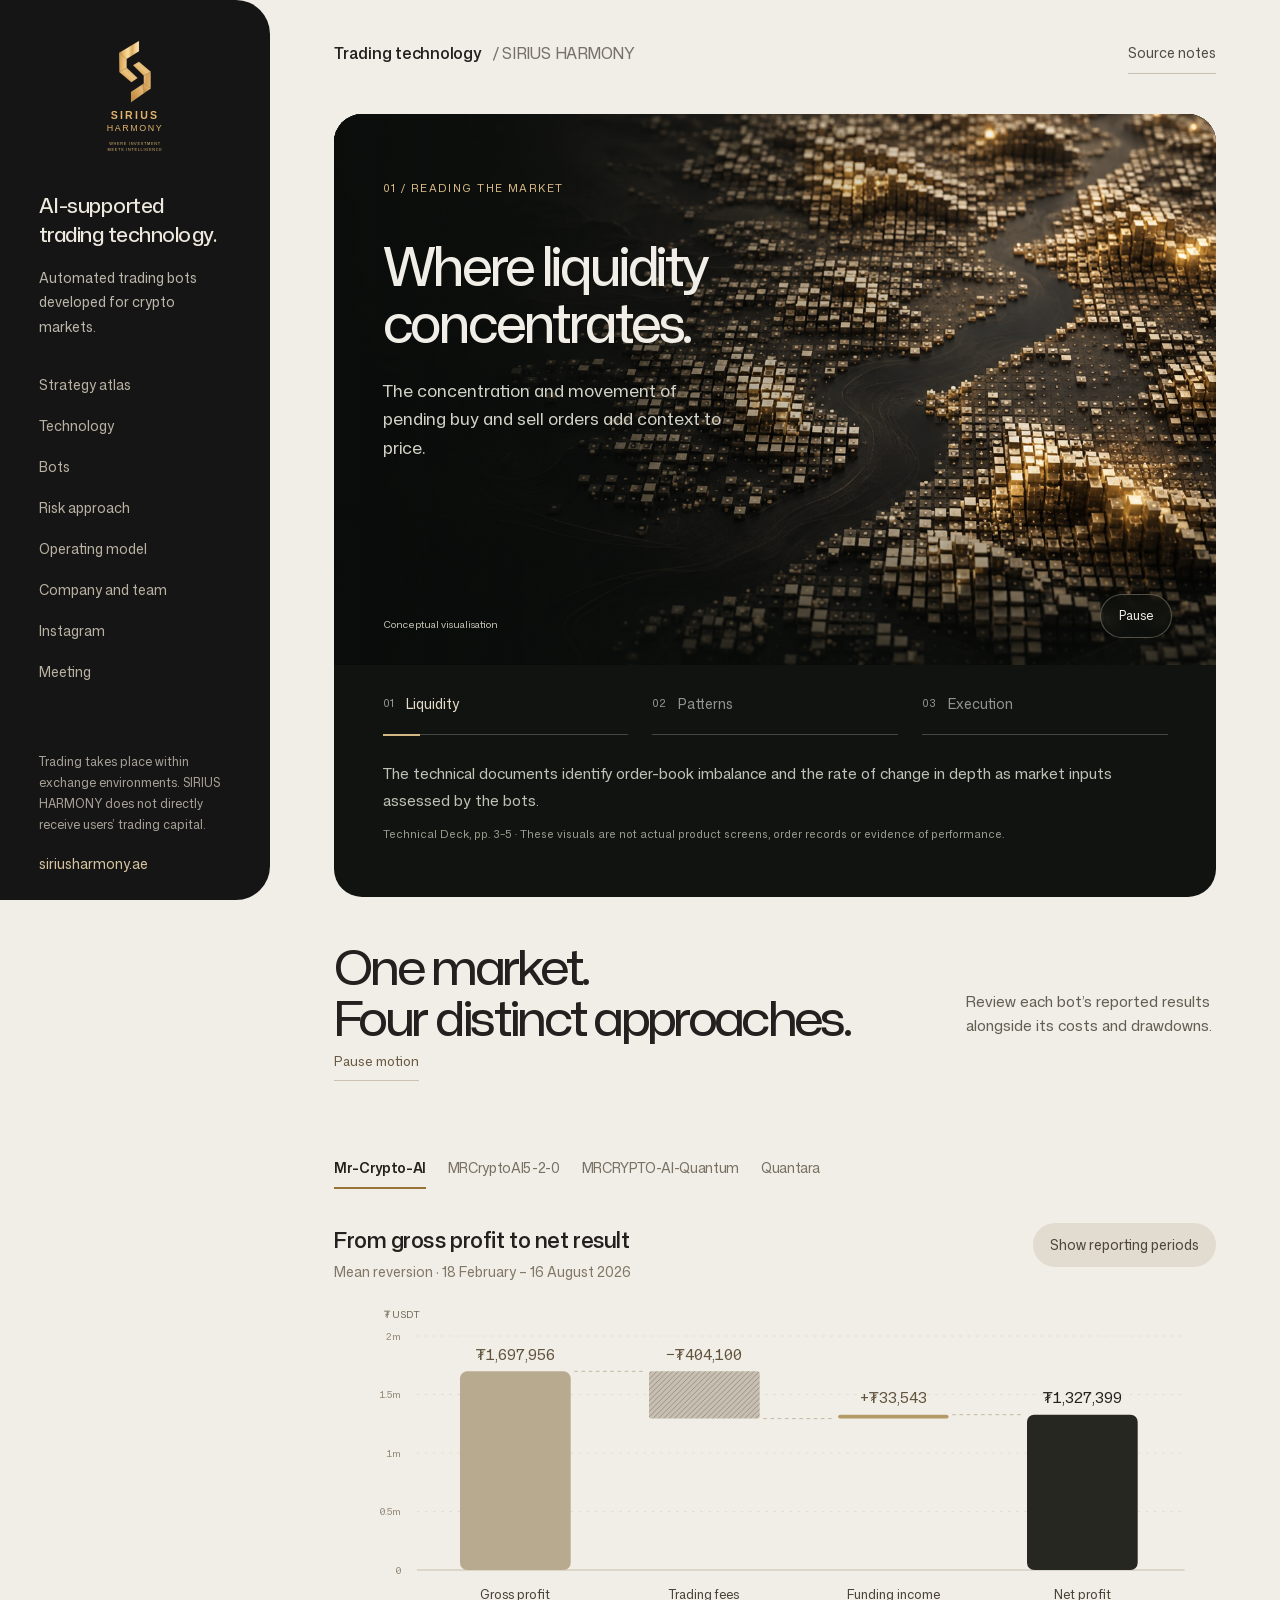
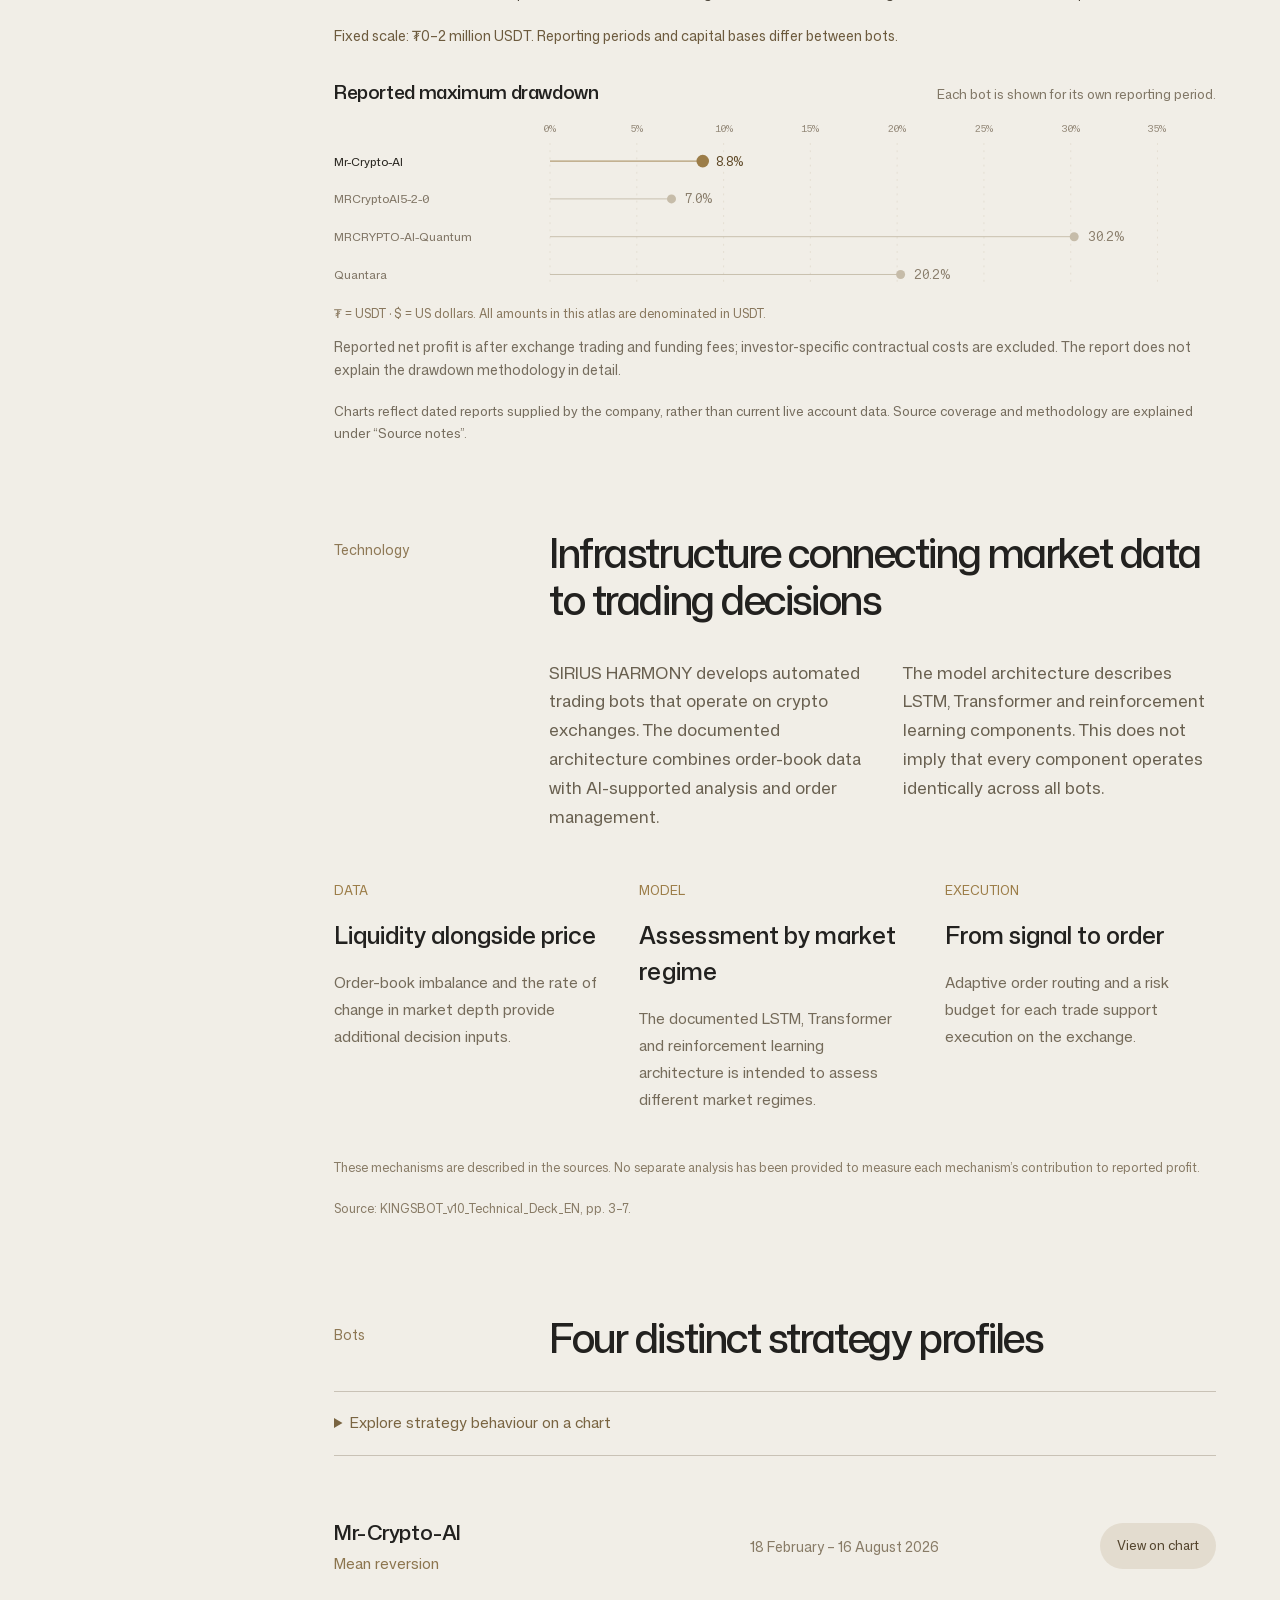
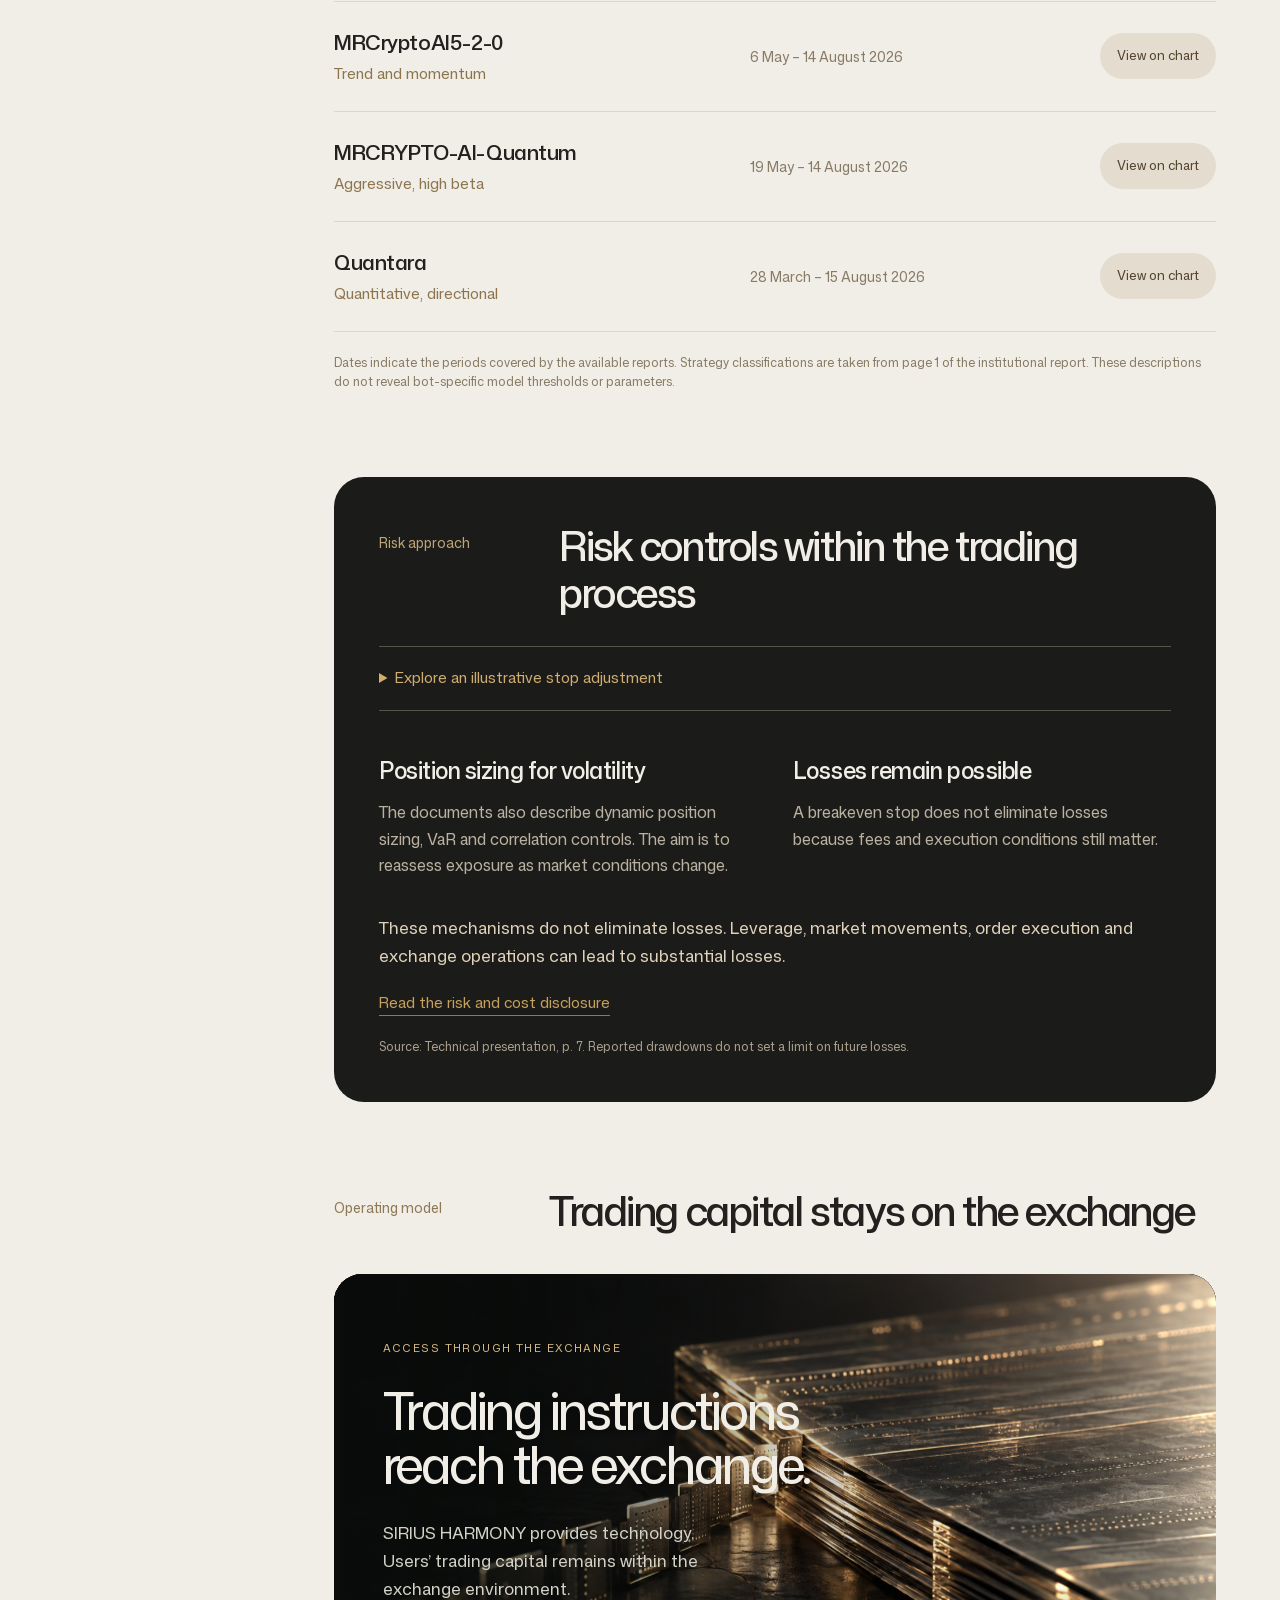
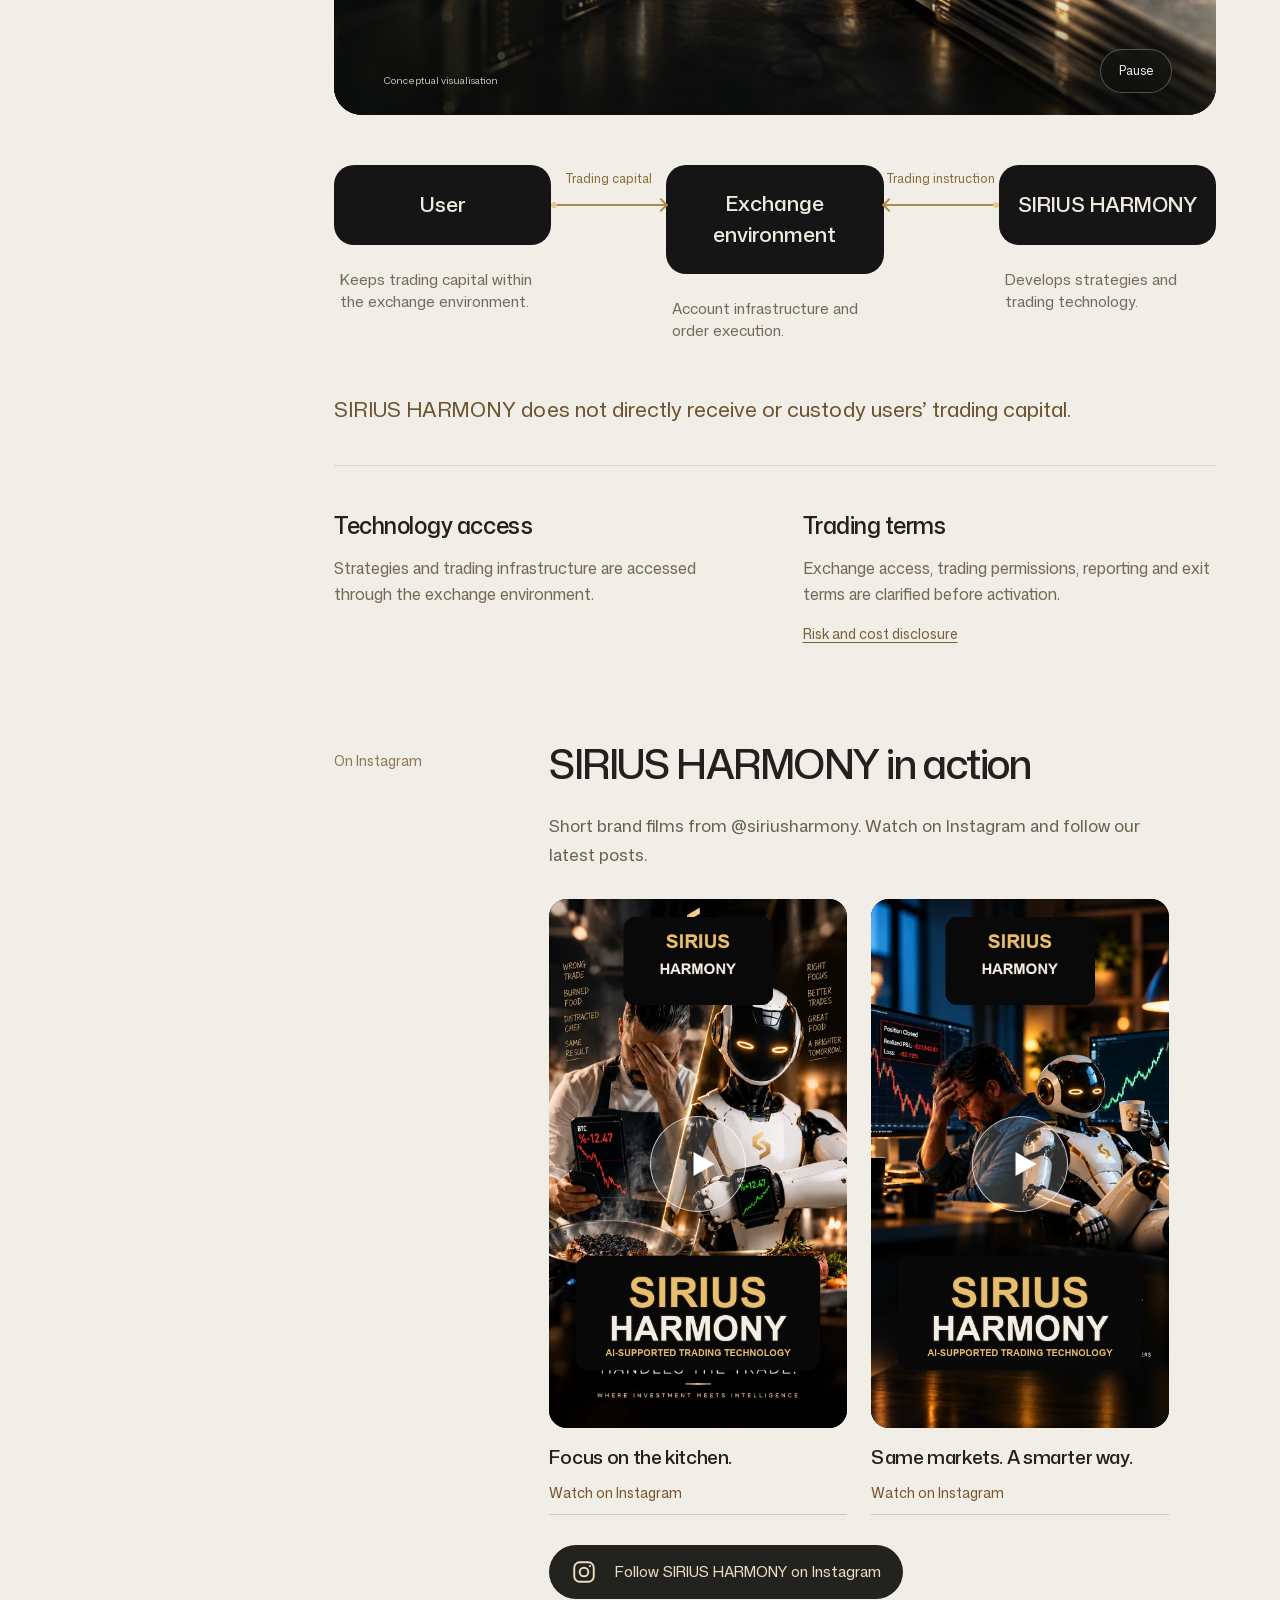
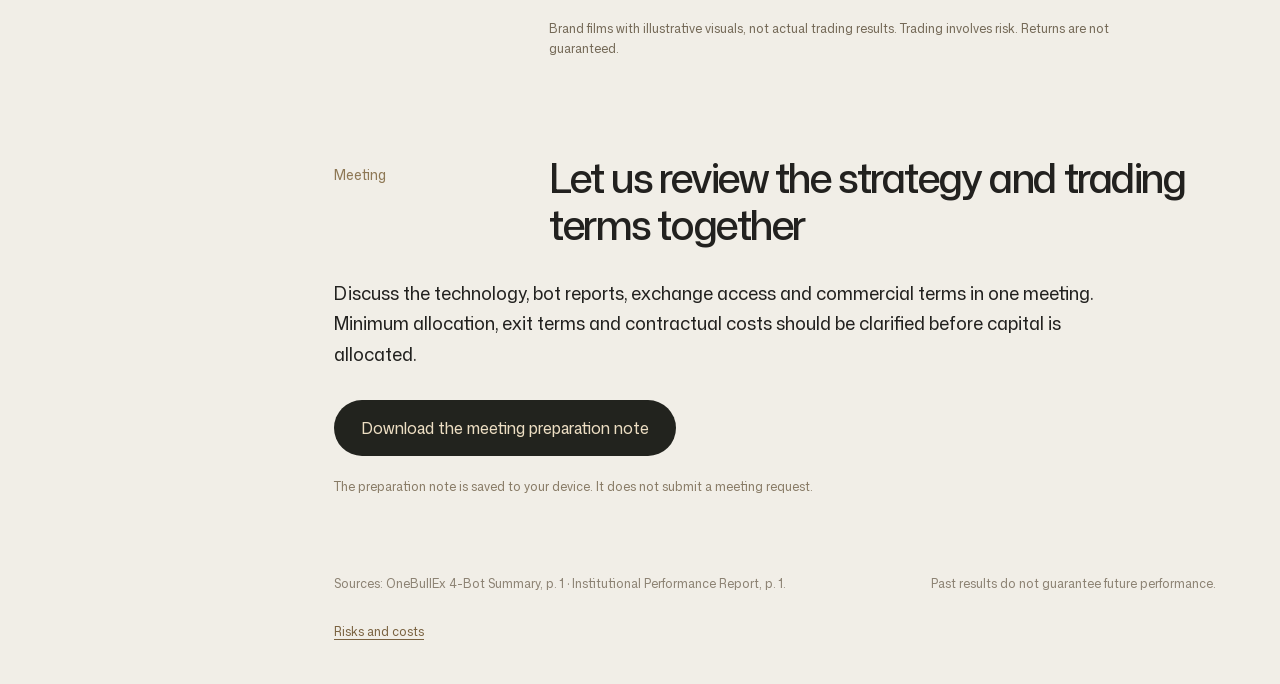
==== commit 2d42299b: "Remove company formation section" ====
--- a/index.html
+++ b/index.html
@@ -31,7 +31,6 @@
 <section class="content-section" id="strategies"><div class="section-title"><span>Bots</span><h2>Four distinct strategy profiles</h2></div><details class="technical-detail"><summary>Explore strategy behaviour on a chart</summary><div class="cinema"><div class="cinema-heading"><span>HOW THE MECHANISM WORKS</span><h3>Bots interpret market moves differently</h3><p>Mean reversion considers deviations from a reference level; momentum considers an ongoing directional move. Compare both approaches and an adverse scenario.</p></div><div data-scene="strategy"></div><p class="cinema-source">Source: Institutional Performance Report, p. 1. Illustrative visuals; these are not actual trade or return charts.</p></div></details><div class="strategy-list"><article><div><h3>Mr-Crypto-AI</h3><p>Mean reversion</p></div><span>18 February – 16 August 2026</span><button data-select-bot="0">View on chart</button></article><article><div><h3>MRCryptoAI5-2-0</h3><p>Trend and momentum</p></div><span>6 May – 14 August 2026</span><button data-select-bot="1">View on chart</button></article><article><div><h3>MRCRYPTO-AI-Quantum</h3><p>Aggressive, high beta</p></div><span>19 May – 14 August 2026</span><button data-select-bot="2">View on chart</button></article><article><div><h3>Quantara</h3><p>Quantitative, directional</p></div><span>28 March – 15 August 2026</span><button data-select-bot="3">View on chart</button></article></div><p class="source-note">Dates indicate the periods covered by the available reports. Strategy classifications are taken from page 1 of the institutional report. These descriptions do not reveal bot-specific model thresholds or parameters.</p></section>
 <section class="content-section dark-section" id="risk"><div class="section-title"><span>Risk approach</span><h2>Risk controls within the trading process</h2></div><details class="technical-detail"><summary>Explore an illustrative stop adjustment</summary><div class="cinema"><div class="cinema-heading"><span>HOW THE MECHANISM WORKS</span><h3>Decisions continue after a trade is opened</h3><p>This example shows a stop moving towards the entry level as a long position moves favourably.</p></div><div data-scene="risk"></div><p class="cinema-source">Source: Technical Deck, pp. 7 and 9. Illustrative visuals; these are not actual trade or return charts.</p></div></details><div class="risk-columns"><article><h3>Position sizing for volatility</h3><p>The documents also describe dynamic position sizing, VaR and correlation controls. The aim is to reassess exposure as market conditions change.</p></article><article><h3>Losses remain possible</h3><p>A breakeven stop does not eliminate losses because fees and execution conditions still matter.</p></article></div><p class="risk-warning">These mechanisms do not eliminate losses. Leverage, market movements, order execution and exchange operations can lead to substantial losses.</p><a class="text-link" href="risks-and-costs.html">Read the risk and cost disclosure</a><p class="source-note">Source: Technical presentation, p. 7. Reported drawdowns do not set a limit on future losses.</p></section>
 <section class="content-section" id="model"><div class="section-title"><span>Operating model</span><h2>Trading capital stays on the exchange</h2></div><div class="execution-film" data-director="assets/visual-v12" data-scenes="web-instruction"></div><div class="capital-flow"><article><h3>User</h3><p>Keeps trading capital within the exchange environment.</p></article><div class="capital-route"><span>Trading capital</span><div class="route" aria-hidden="true"><i></i></div></div><article><h3>Exchange environment</h3><p>Account infrastructure and order execution.</p></article><div class="capital-route"><span>Trading instruction</span><div class="route reverse" aria-hidden="true"><i></i></div></div><article><h3>SIRIUS HARMONY</h3><p>Develops strategies and trading technology.</p></article></div><p class="statement">SIRIUS HARMONY does not directly receive or custody users’ trading capital.</p><div class="commercial"><div><h3>Technology access</h3><p>Strategies and trading infrastructure are accessed through the exchange environment.</p></div><div><h3>Trading terms</h3><p>Exchange access, trading permissions, reporting and exit terms are clarified before activation.</p><a href="risks-and-costs.html">Risk and cost disclosure</a></div></div></section>
-<section class="content-section" id="company"><div class="section-title"><span>Company</span><h2>Technology evolving under SIRIUS HARMONY</h2></div><div class="intro-copy"><p>The technology developed under the King’s Bot AI name is continuing under the SIRIUS HARMONY brand. An ADGM holding company, AI technology and crypto trading companies in Dubai, and a Dubai-based marketing company serving the group are being established.</p><p>Transfer of the technology to SIRIUS HARMONY is planned after incorporation. The formation process does not mean registration is complete or that an operating licence has been granted.</p></div><div class="group-tree"><div class="holding">ADGM holding company<small>Under formation</small></div><div class="subsidiaries"><article><h3>AI technology company</h3><p>Dubai</p></article><article><h3>Crypto trading company</h3><p>Dubai</p></article><article><h3>Marketing company</h3><p>Dubai</p></article></div><p class="source-note">Planned group structure. This diagram does not confirm completed ownership arrangements or operating authorisation.</p></div><h3 class="team-title">Leadership</h3><div class="team"><div><h4>Hakan Sedefçi</h4><p>CEO</p></div><div><h4>Evren Eter</h4><p>CTO</p></div><div><h4>İsmail Evren Altuntop</h4><p>COO</p></div><div><h4>Abdullah Ağartıoğlu</h4><p>CMO</p></div></div><p class="source-note">The company reports a distributed team of approximately 60 people. The structure and roles reflect information provided in September 2026.</p></section>
 <section class="content-section instagram-section" id="instagram" aria-labelledby="instagram-title">
   <div class="section-title"><span>On Instagram</span><h2 id="instagram-title">SIRIUS HARMONY in action</h2></div>
   <p class="instagram-copy">Short brand films from @siriusharmony. Watch on Instagram and follow our latest posts.</p>
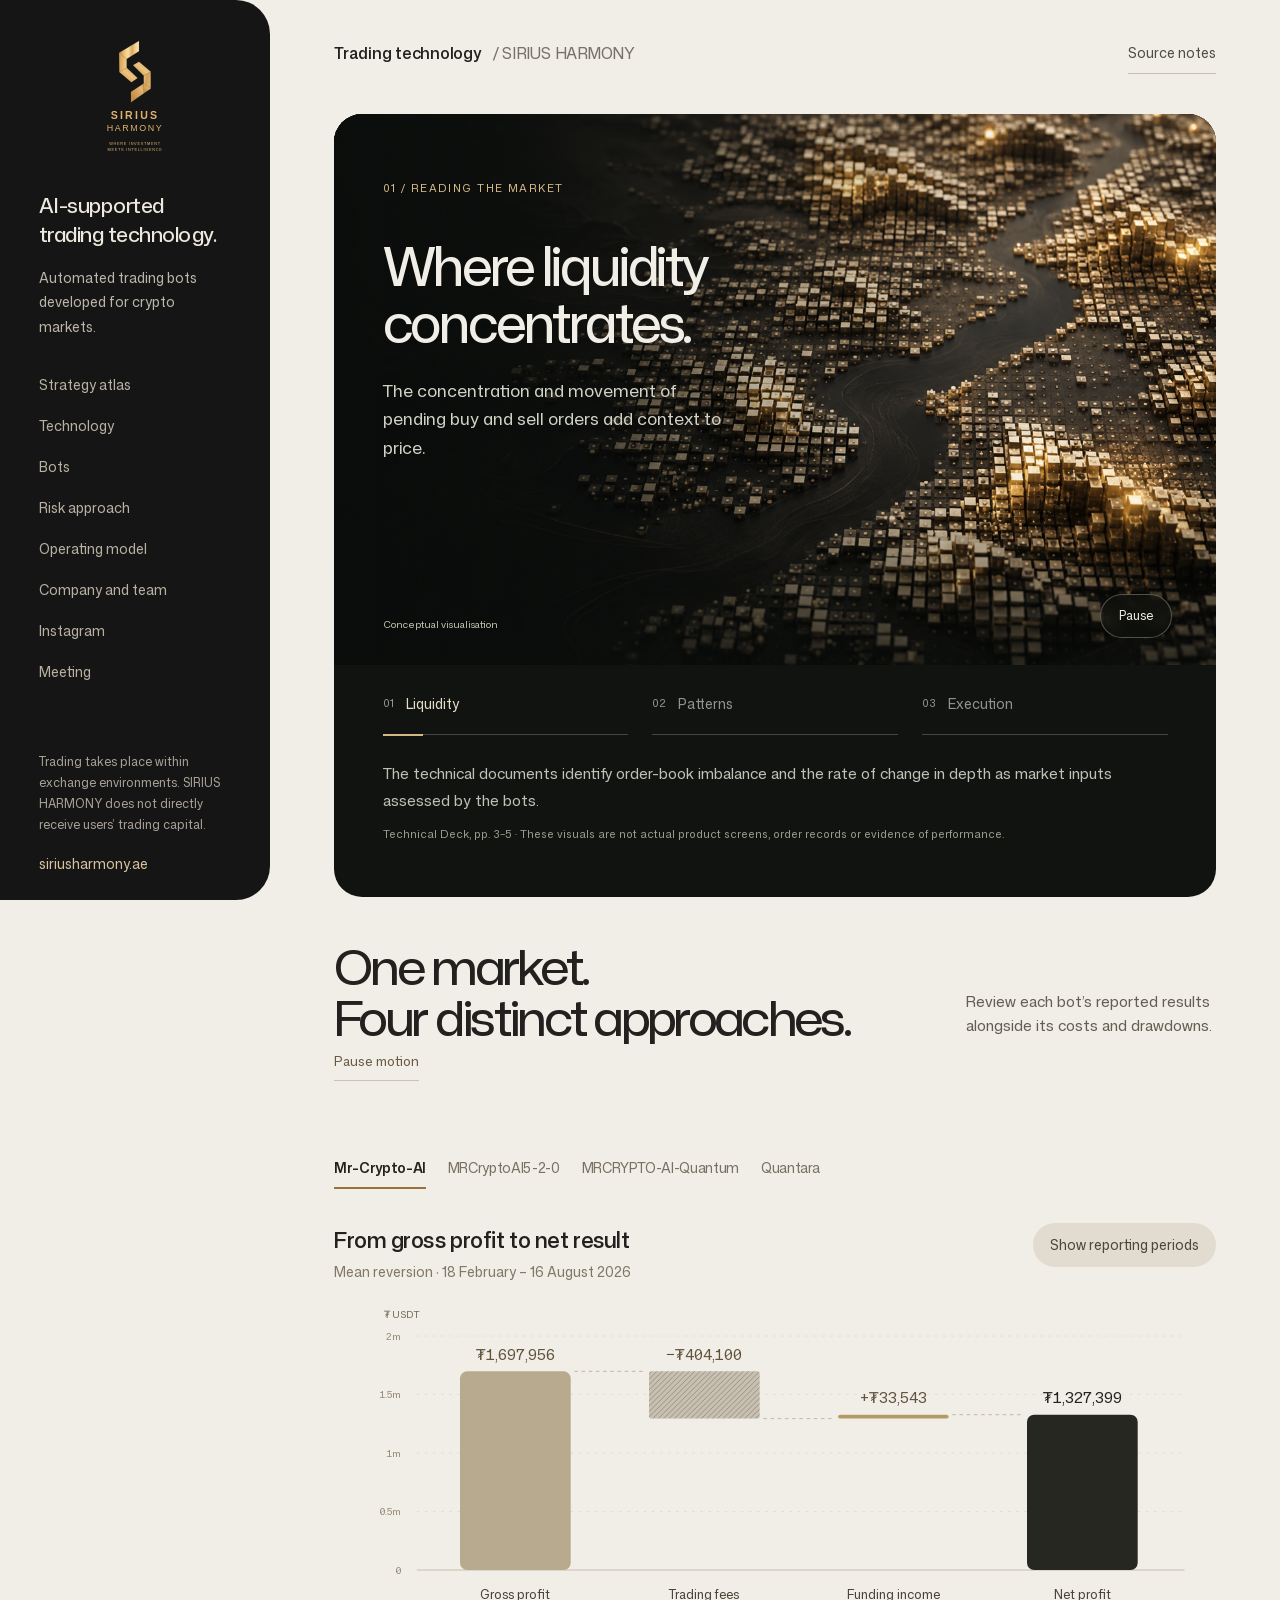
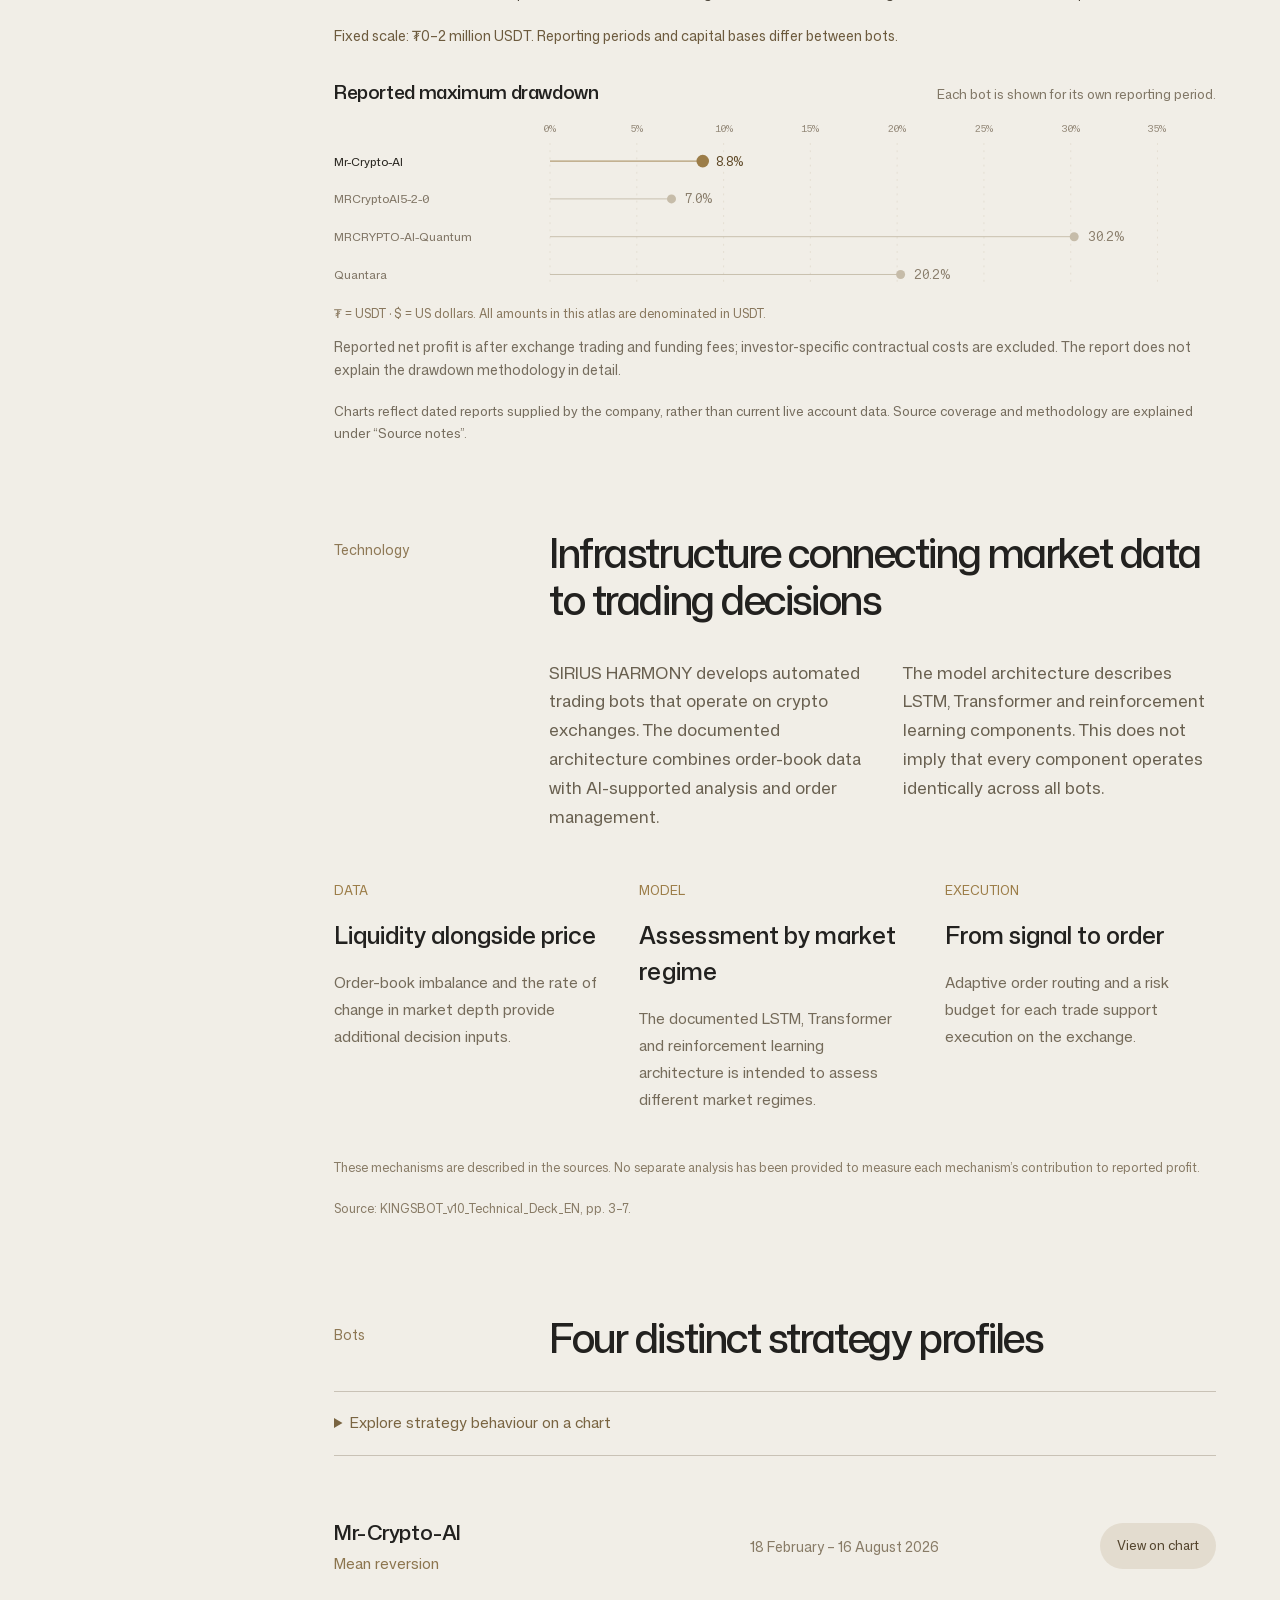
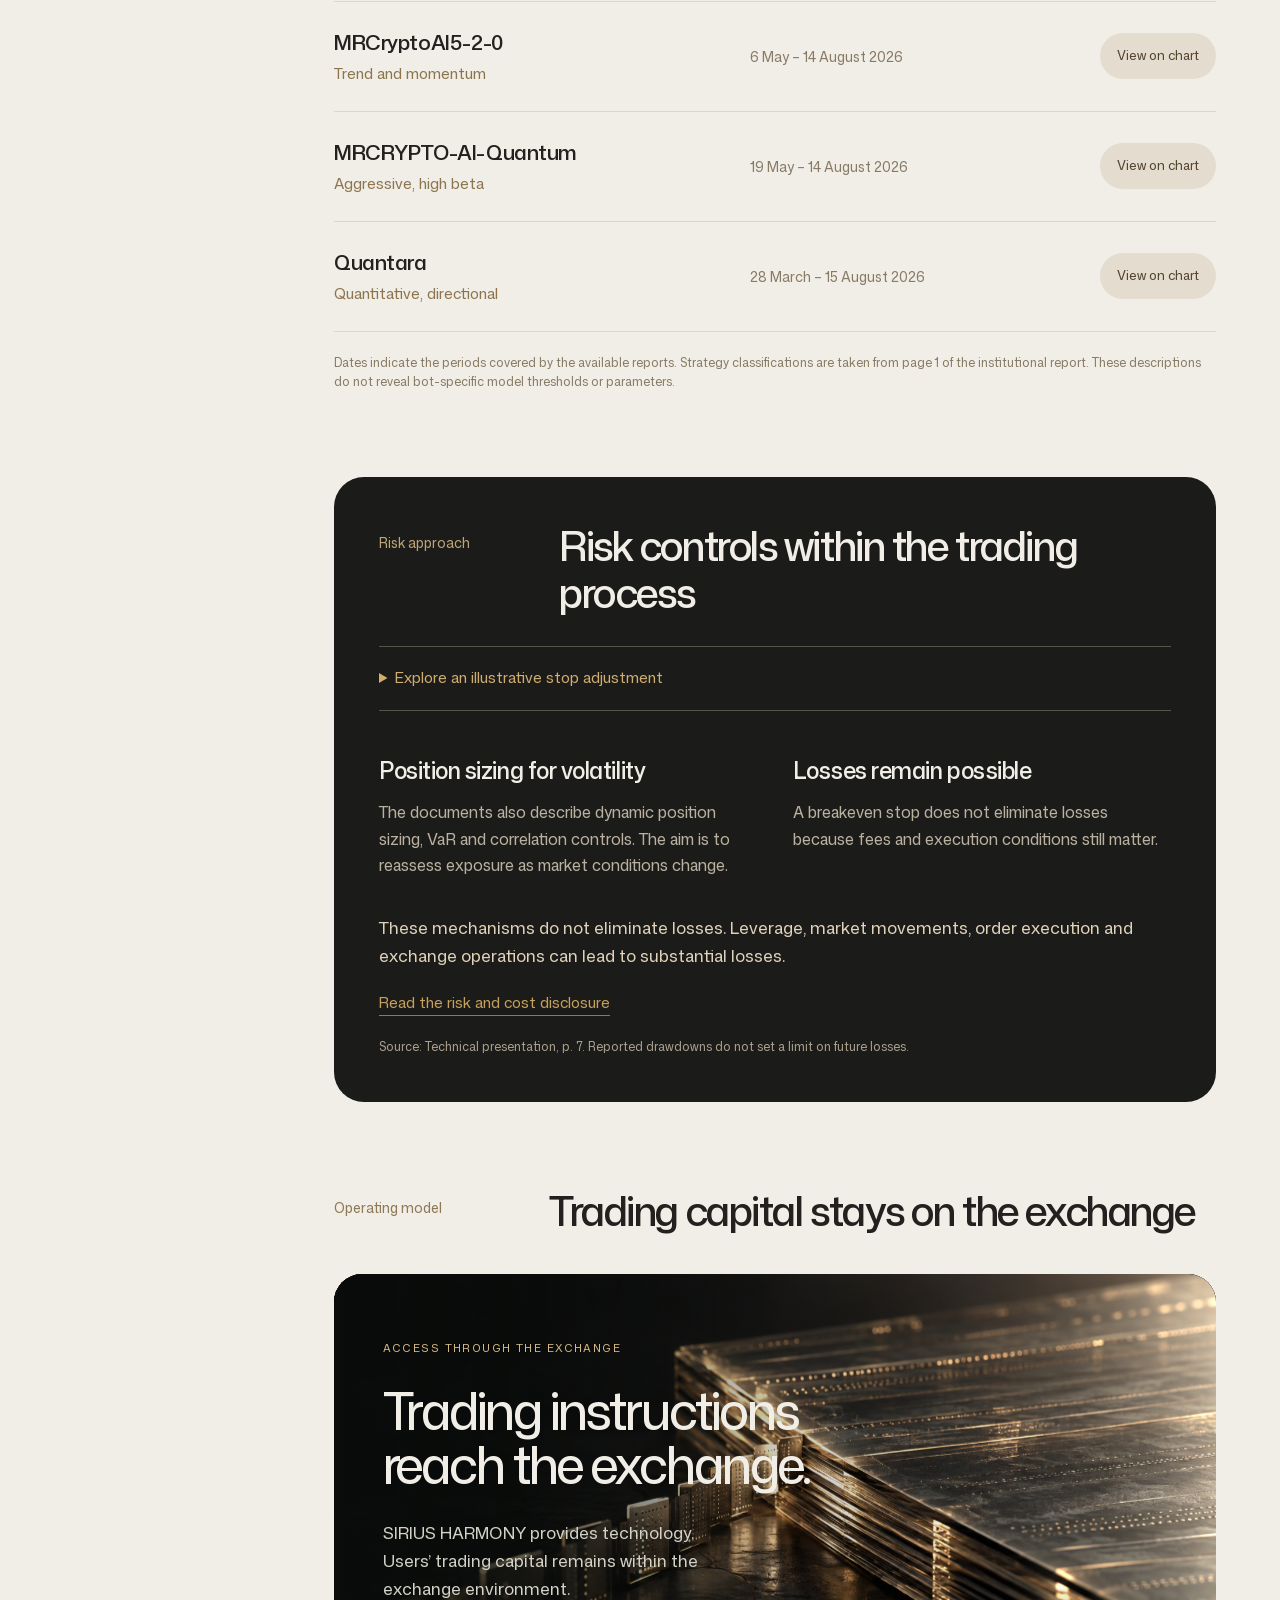
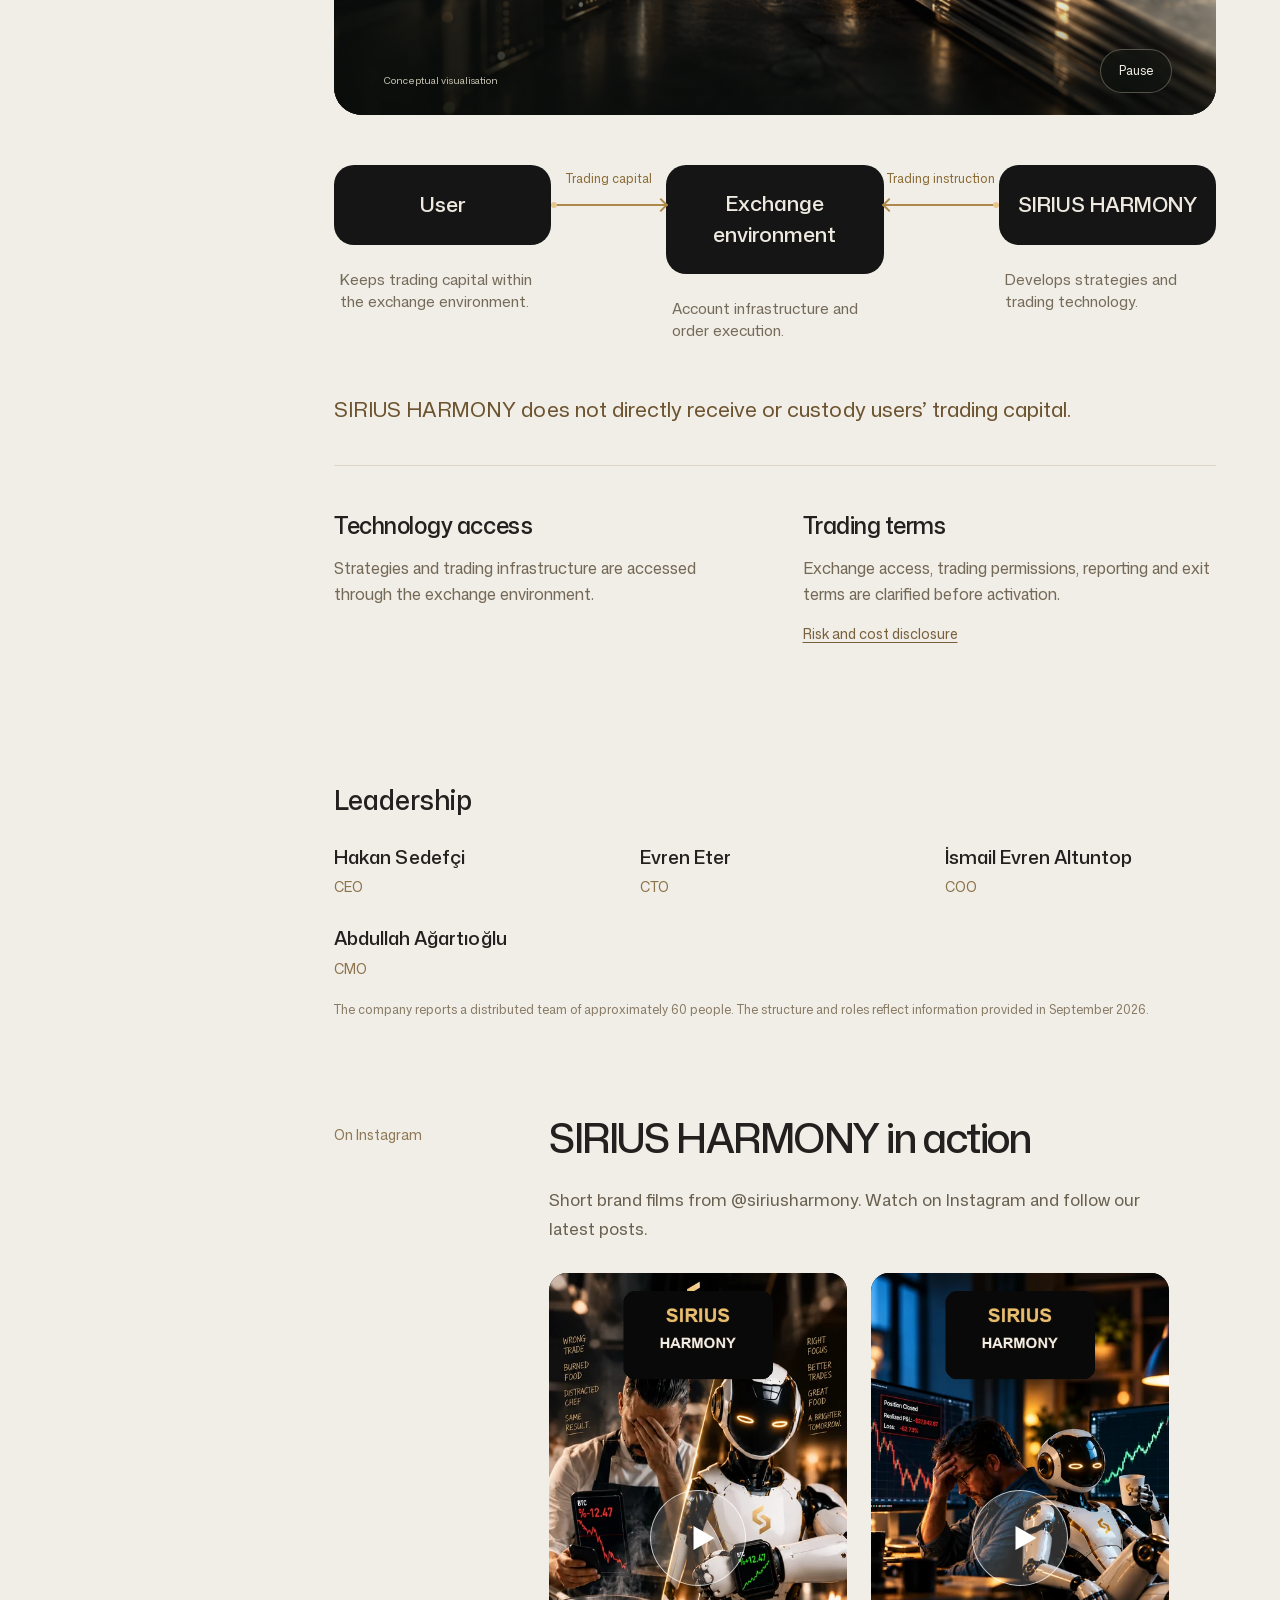
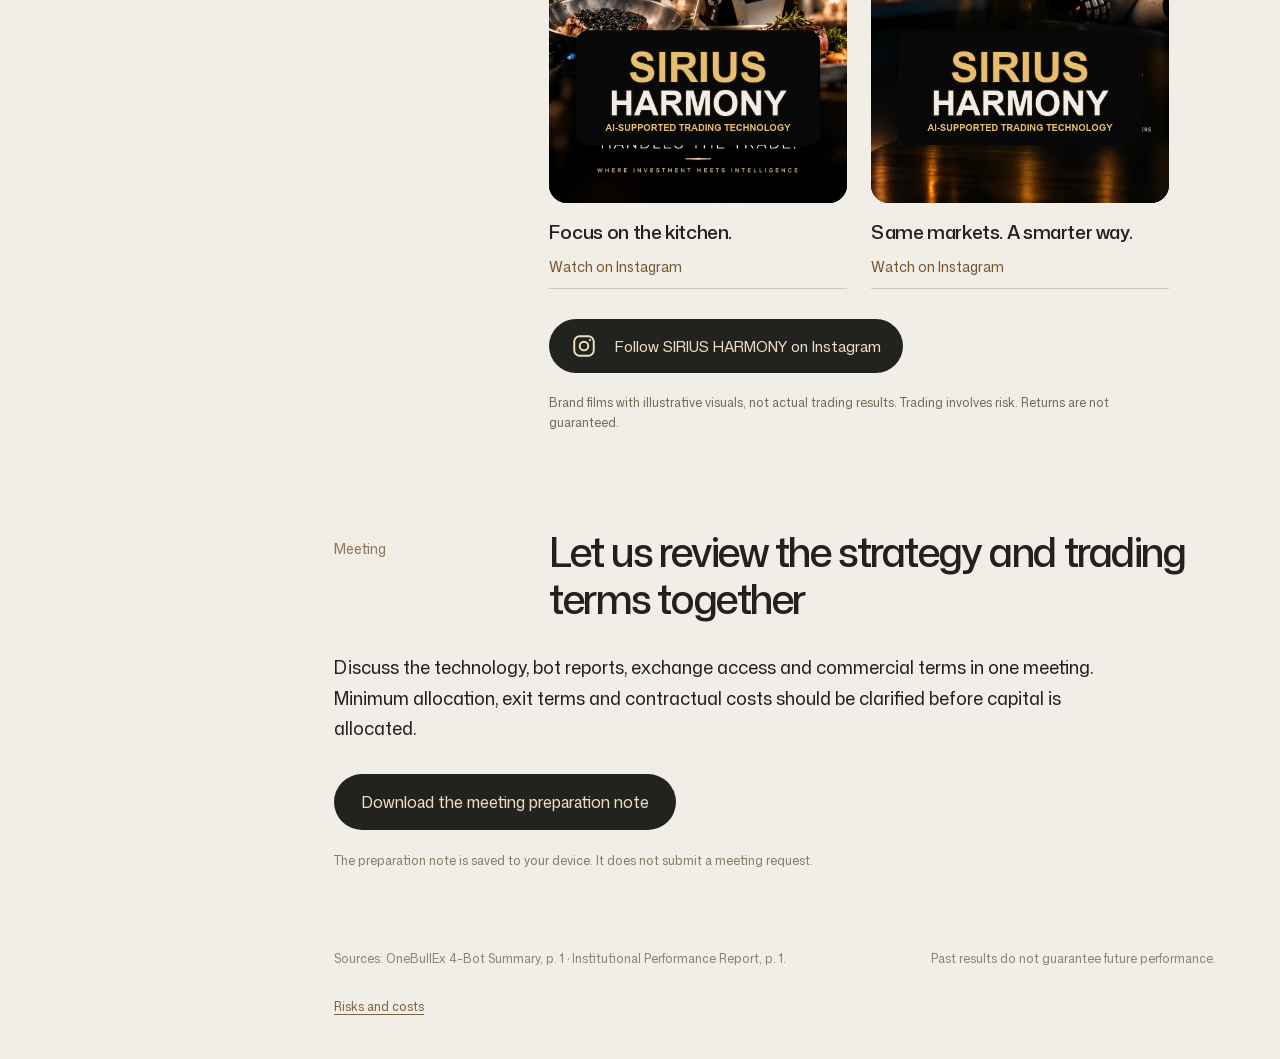
==== commit cd325e38: "Restore leadership section" ====
--- a/index.html
+++ b/index.html
@@ -31,6 +31,7 @@
 <section class="content-section" id="strategies"><div class="section-title"><span>Bots</span><h2>Four distinct strategy profiles</h2></div><details class="technical-detail"><summary>Explore strategy behaviour on a chart</summary><div class="cinema"><div class="cinema-heading"><span>HOW THE MECHANISM WORKS</span><h3>Bots interpret market moves differently</h3><p>Mean reversion considers deviations from a reference level; momentum considers an ongoing directional move. Compare both approaches and an adverse scenario.</p></div><div data-scene="strategy"></div><p class="cinema-source">Source: Institutional Performance Report, p. 1. Illustrative visuals; these are not actual trade or return charts.</p></div></details><div class="strategy-list"><article><div><h3>Mr-Crypto-AI</h3><p>Mean reversion</p></div><span>18 February – 16 August 2026</span><button data-select-bot="0">View on chart</button></article><article><div><h3>MRCryptoAI5-2-0</h3><p>Trend and momentum</p></div><span>6 May – 14 August 2026</span><button data-select-bot="1">View on chart</button></article><article><div><h3>MRCRYPTO-AI-Quantum</h3><p>Aggressive, high beta</p></div><span>19 May – 14 August 2026</span><button data-select-bot="2">View on chart</button></article><article><div><h3>Quantara</h3><p>Quantitative, directional</p></div><span>28 March – 15 August 2026</span><button data-select-bot="3">View on chart</button></article></div><p class="source-note">Dates indicate the periods covered by the available reports. Strategy classifications are taken from page 1 of the institutional report. These descriptions do not reveal bot-specific model thresholds or parameters.</p></section>
 <section class="content-section dark-section" id="risk"><div class="section-title"><span>Risk approach</span><h2>Risk controls within the trading process</h2></div><details class="technical-detail"><summary>Explore an illustrative stop adjustment</summary><div class="cinema"><div class="cinema-heading"><span>HOW THE MECHANISM WORKS</span><h3>Decisions continue after a trade is opened</h3><p>This example shows a stop moving towards the entry level as a long position moves favourably.</p></div><div data-scene="risk"></div><p class="cinema-source">Source: Technical Deck, pp. 7 and 9. Illustrative visuals; these are not actual trade or return charts.</p></div></details><div class="risk-columns"><article><h3>Position sizing for volatility</h3><p>The documents also describe dynamic position sizing, VaR and correlation controls. The aim is to reassess exposure as market conditions change.</p></article><article><h3>Losses remain possible</h3><p>A breakeven stop does not eliminate losses because fees and execution conditions still matter.</p></article></div><p class="risk-warning">These mechanisms do not eliminate losses. Leverage, market movements, order execution and exchange operations can lead to substantial losses.</p><a class="text-link" href="risks-and-costs.html">Read the risk and cost disclosure</a><p class="source-note">Source: Technical presentation, p. 7. Reported drawdowns do not set a limit on future losses.</p></section>
 <section class="content-section" id="model"><div class="section-title"><span>Operating model</span><h2>Trading capital stays on the exchange</h2></div><div class="execution-film" data-director="assets/visual-v12" data-scenes="web-instruction"></div><div class="capital-flow"><article><h3>User</h3><p>Keeps trading capital within the exchange environment.</p></article><div class="capital-route"><span>Trading capital</span><div class="route" aria-hidden="true"><i></i></div></div><article><h3>Exchange environment</h3><p>Account infrastructure and order execution.</p></article><div class="capital-route"><span>Trading instruction</span><div class="route reverse" aria-hidden="true"><i></i></div></div><article><h3>SIRIUS HARMONY</h3><p>Develops strategies and trading technology.</p></article></div><p class="statement">SIRIUS HARMONY does not directly receive or custody users’ trading capital.</p><div class="commercial"><div><h3>Technology access</h3><p>Strategies and trading infrastructure are accessed through the exchange environment.</p></div><div><h3>Trading terms</h3><p>Exchange access, trading permissions, reporting and exit terms are clarified before activation.</p><a href="risks-and-costs.html">Risk and cost disclosure</a></div></div></section>
+<section class="content-section" id="company"><h3 class="team-title">Leadership</h3><div class="team"><div><h4>Hakan Sedefçi</h4><p>CEO</p></div><div><h4>Evren Eter</h4><p>CTO</p></div><div><h4>İsmail Evren Altuntop</h4><p>COO</p></div><div><h4>Abdullah Ağartıoğlu</h4><p>CMO</p></div></div><p class="source-note">The company reports a distributed team of approximately 60 people. The structure and roles reflect information provided in September 2026.</p></section>
 <section class="content-section instagram-section" id="instagram" aria-labelledby="instagram-title">
   <div class="section-title"><span>On Instagram</span><h2 id="instagram-title">SIRIUS HARMONY in action</h2></div>
   <p class="instagram-copy">Short brand films from @siriusharmony. Watch on Instagram and follow our latest posts.</p>
